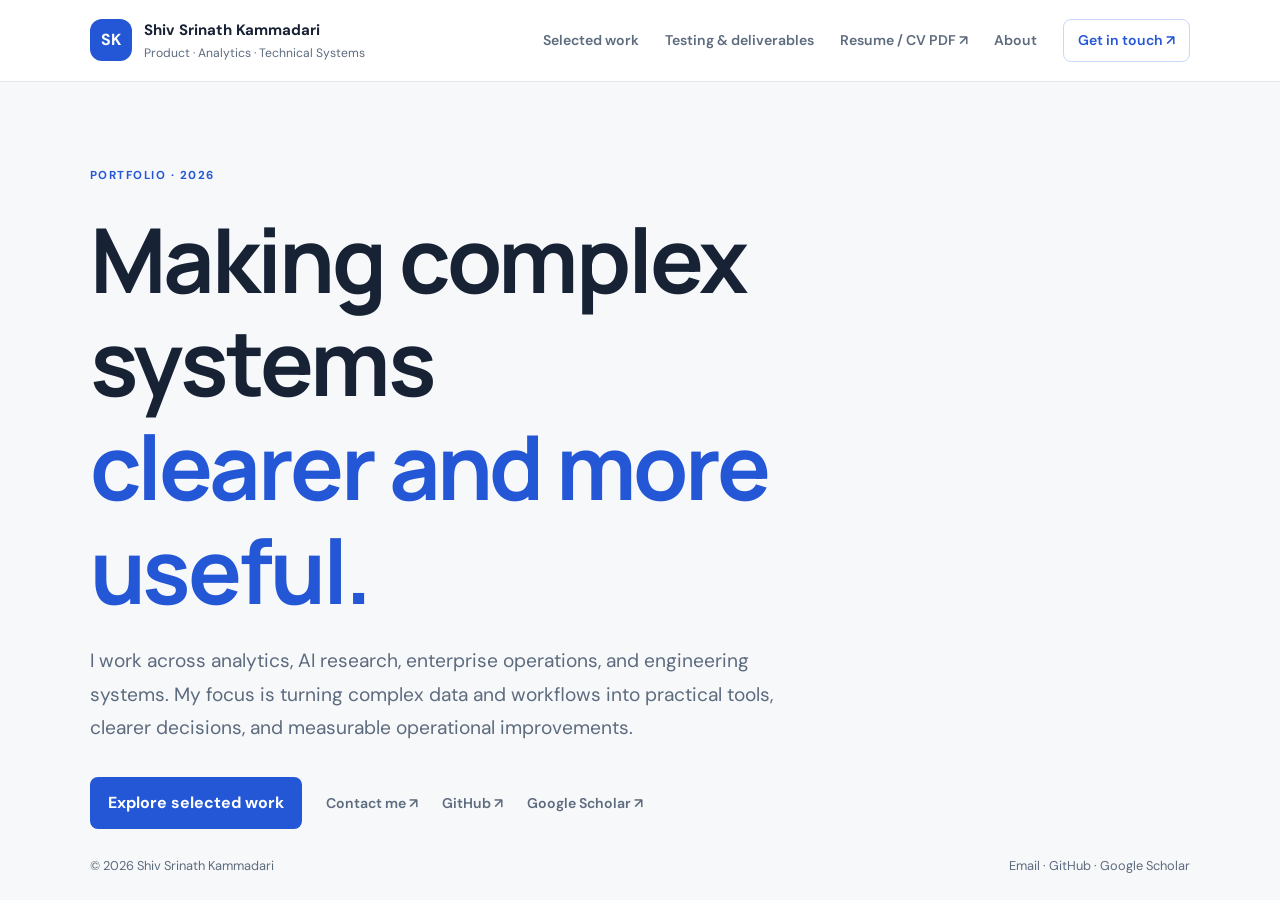
==== index.html @ 2f8a9e64 "Update portfolio navigation and workflow-testing summary" ====
<!doctype html>
<html lang="en">
<head>
  <meta charset="utf-8">
  <meta name="viewport" content="width=device-width, initial-scale=1">
  <meta name="theme-color" content="#f7f8fa">
  <meta name="description" content="Portfolio of Shiv Srinath Kammadari — product-oriented analytics, AI research, enterprise workflows, and engineering systems.">
  <title>Shiv Srinath Kammadari | Product, Analytics & Systems</title>
  <link rel="preconnect" href="https://fonts.googleapis.com">
  <link rel="preconnect" href="https://fonts.gstatic.com" crossorigin>
  <link href="https://fonts.googleapis.com/css2?family=DM+Sans:wght@400;500;600;700&family=Manrope:wght@500;600;700;800&display=swap" rel="stylesheet">
  <link rel="stylesheet" href="style.css">
</head>
<body>
  <header class="site-header">
    <a class="identity" href="#top" aria-label="Go to top">
      <span class="monogram">SK</span>
      <span><strong>Shiv Srinath Kammadari</strong><small>Product · Analytics · Technical Systems</small></span>
    </a>
    <nav aria-label="Main navigation">
      <a href="#work">Selected work</a>
      <a href="#product-practice">Testing & deliverables</a>
      <a href="resume.pdf" target="_blank" rel="noreferrer">Resume / CV PDF ↗</a>
      <a href="#about">About</a>
      <a class="nav-cta" href="mailto:ssk63@sfu.ca">Get in touch ↗</a>
    </nav>
  </header>

  <main id="top">
    <section class="hero wrap">
      <p class="eyebrow">Portfolio · 2026</p>
      <h1>Making complex systems<br><span>clearer and more useful.</span></h1>
      <p class="intro">I work across analytics, AI research, enterprise operations, and engineering systems. My focus is turning complex data and workflows into practical tools, clearer decisions, and measurable operational improvements.</p>
      <div class="hero-actions">
        <a class="button primary" href="#work">Explore selected work</a>
        <a class="text-link" href="mailto:ssk63@sfu.ca">Contact me ↗</a>
        <a class="text-link" href="https://github.com/shivkammadari23" target="_blank" rel="noreferrer">GitHub ↗</a>
        <a class="text-link" href="https://scholar.google.com/citations?hl=en&user=CRAJqL0AAAAJ" target="_blank" rel="noreferrer">Google Scholar ↗</a>
      </div>
      <div class="hero-meta">
        <span>Currently: M.Sc. student, SFU SIAT</span>
        <span>Based in Canada</span>
      </div>
    </section>

    <section class="work-section section wrap" id="work">
      <div class="section-heading">
        <div><p class="eyebrow">Selected work</p><h2>Projects across people, data & systems.</h2></div>
        <p class="section-note">A selection of professional, research, and academic work. Metrics are reported project outcomes from the underlying work.</p>
      </div>
      <div class="work-tabs" role="tablist" aria-label="Select a project">
        <button class="work-tab active" type="button" data-project="project-01" aria-selected="true">01 · American Express</button>
        <button class="work-tab" type="button" data-project="project-02" aria-selected="false">02 · Powerhouse</button>
        <button class="work-tab" type="button" data-project="project-03" aria-selected="false">03 · Human-centred AI</button>
        <button class="work-tab" type="button" data-project="project-04" aria-selected="false">04 · IT Face</button>
        <button class="work-tab" type="button" data-project="project-05" aria-selected="false">05 · Unigo</button>
        <button class="work-tab" type="button" data-project="project-06" aria-selected="false">06 · Engineering</button>
      </div>

      <div class="project-rail" id="project-rail">
      <article class="project project-featured" id="project-01">
        <div class="project-index">01 / ENTERPRISE WORKFLOW</div>
        <div class="project-content">
          <p class="tag">American Express · Analytics</p>
          <h3>Support case triage analysis</h3>
          <p class="project-summary">Analyzed support-case data to understand triage patterns and workflow friction, using SQL and reporting to help make case handling more visible and actionable.</p>
          <div class="project-details">
            <div><h4>Contribution</h4><p>Exploratory analysis of support-case data, task-based usability studies, moderated task scenarios, user acceptance testing (UAT), and observational reviews of support-case triage workflows. Evaluated task completion, handoffs, case categorization, and points of friction; synthesized observations into workflow and reporting recommendations.</p></div>
            <div><h4>Tools</h4><p>SQL · Python · Power BI · Tableau</p></div>
          </div>
          <p class="outcome"><strong>Reported outcome</strong><span>25% reduction in average triage time</span></p>
        </div>
      </article>

      <article class="project" id="project-02">
        <div class="project-index">02 / SERVICE OPERATIONS</div>
        <div class="project-content">
          <p class="tag">Powerhouse Services Inc. · Data & Market Research</p>
          <h3>Work-order demand & bottleneck analysis</h3>
          <p class="project-summary">Analyzed a work-order dataset spanning 200+ enterprise client accounts and 15+ U.S. states, and conducted usability studies and workflow-testing sessions with operational users to surface service-demand patterns, workflow friction, and resource-planning opportunities.</p>
          <div class="project-details">
            <div><h4>Contribution</h4><p>Work-order analysis, task-based usability studies, workflow testing, and observational reviews with operational users. Evaluated how users located work-order context, interpreted demand and priority signals, and completed service-planning tasks; consolidated friction points to inform workflow and reporting improvements.</p></div>
            <div><h4>Tools</h4><p>SQL · Python · Forecasting · Power BI</p></div>
          </div>
          <p class="outcome"><strong>Reported outcomes</strong><span>+35% forecast accuracy · 60% less report preparation time</span></p>
        </div>
      </article>

      <article class="project" id="project-03">
        <div class="project-index">03 / HUMAN-CENTRED AI</div>
        <div class="project-content">
          <p class="tag">University of South Florida · Research</p>
          <h3>Human-in-the-loop explainable AI for medical image analysis</h3>
          <p class="project-summary">Research exploring domain shift and transferability in deep learning for medical image analysis. Adapted a ResNet-based approach and used Grad-CAM visualizations to make model attention more interpretable.</p>
          <div class="project-details">
            <div><h4>Research focus</h4><p>Visual explanations that can help domain experts inspect model outputs while keeping human judgment central. This describes research work, not a clinically validated diagnostic product.</p></div>
            <div><h4>Tools</h4><p>Deep learning · ResNet · Grad-CAM · Medical imaging</p></div>
          </div>
          <p class="project-links"><a href="https://github.com/shivkammadari23/Image-Classification-Deep-Learning-Researchstudy.git" target="_blank" rel="noreferrer">Research repository ↗</a> <a href="https://scholar.google.com/citations?hl=en&user=CRAJqL0AAAAJ" target="_blank" rel="noreferrer">Publication profile ↗</a></p>
        </div>
      </article>

      <article class="project" id="project-04">
        <div class="project-index">04 / PRODUCT ANALYTICS</div>
        <div class="project-content">
          <p class="tag">IT Face Inc. · Data Analytics</p>
          <h3>Retention signals & operational performance dashboards</h3>
          <p class="project-summary">Developed churn-prediction analysis and integrated KPI dashboards to help stakeholders monitor retention signals, operational performance, and risk indicators.</p>
          <div class="project-details">
            <div><h4>Contribution</h4><p>Predictive modeling, stakeholder collaboration, and dashboard development for ongoing performance visibility.</p></div>
            <div><h4>Tools</h4><p>Python · scikit-learn · Power BI</p></div>
          </div>
          <p class="outcome"><strong>Reported outcomes</strong><span>15% improvement in retention-strategy effectiveness · 50% shorter manual reporting cycles</span></p>
        </div>
      </article>

      <article class="project" id="project-05">
        <div class="project-index">05 / EXPERIMENTATION & DATA</div>
        <div class="project-content">
          <p class="tag">Unigo Inc. · Software & Analytics</p>
          <h3>Campaign measurement and predictive experimentation pipelines</h3>
          <p class="project-summary">Worked with product managers on metrics and predictive A/B-testing pipelines, supporting campaign analysis and more consistent reporting.</p>
          <div class="project-details">
            <div><h4>Contribution</h4><p>Analytics pipeline development, metrics support, and dashboarding.</p></div>
            <div><h4>Tools</h4><p>Azure DevOps · Tableau · Predictive analytics</p></div>
          </div>
          <p class="outcome"><strong>Reported outcomes</strong><span>23% improvement in campaign-targeting effectiveness · 75% less report-generation time</span></p>
        </div>
      </article>

      <article class="project" id="project-06">
        <div class="project-index">06 / ENGINEERING SYSTEMS</div>
        <div class="project-content">
          <p class="tag">Graduate research · Structural mechanics</p>
          <h3>Structural optimization & systems validation</h3>
          <p class="project-summary">Applied structural mechanics, finite-element analysis, experimental vibration testing, and computational validation to engineering problems.</p>
          <div class="project-details">
            <div><h4>Contribution</h4><p>Algorithmic optimization and comparison of computational results against physical and engineering constraints.</p></div>
            <div><h4>Tools</h4><p>MATLAB · ANSYS · HyperWorks · FEA</p></div>
          </div>
        </div>
      </article>
      </div>
    </section>

    <section class="section practice-section" id="product-practice">
      <div class="wrap">
        <p class="eyebrow">Testing, validation & product-facing work</p>
        <h2>Turning analysis into decisions, checks, and usable outputs.</h2>
        <p class="practice-intro">My experience is grounded in applied analytics, research, and engineering settings. The work below shows how I have examined operational workflows, evaluated analytical outputs, and created artifacts that help teams interpret performance and make decisions.</p>
        <div class="practice-grid">
          <article class="practice-card">
            <p class="tag">Workflow analysis</p>
            <h3>Diagnosing operational friction</h3>
            <p>At American Express, I analyzed support-case data to identify triage patterns and workflow friction. At Powerhouse Services, I examined enterprise work orders, service demand, and bottlenecks to inform resource planning.</p>
            <p class="deliverable"><strong>Product-facing outputs</strong><br>SQL analysis · KPI reporting · Workflow and bottleneck insights</p>
          </article>
          <article class="practice-card">
            <p class="tag">Testing & monitoring</p>
            <h3>Evaluating models and performance</h3>
            <p>My work has included model-drift monitoring, predictive A/B-testing pipeline support, churn-model analysis, and forecasting evaluation. These activities connect analytical performance to ongoing operational measurement.</p>
            <p class="deliverable"><strong>Testing-related work</strong><br>Predictive experimentation pipelines · Model monitoring · Forecast evaluation</p>
          </article>
          <article class="practice-card">
            <p class="tag">Decision-support artifacts</p>
            <h3>Making complex information interpretable</h3>
            <p>I have developed Power BI and Tableau dashboards for operational KPIs and risk indicators, and used Grad-CAM visualizations in medical-image research to make model attention easier to inspect.</p>
            <p class="deliverable"><strong>Deliverables</strong><br>Interactive reporting dashboards · Explainability visualizations · Research outputs</p>
          </article>
          <article class="practice-card">
            <p class="tag">Systems validation</p>
            <h3>Checking computational results against evidence</h3>
            <p>My engineering research combined experimental vibration testing with finite-element analysis, comparing computational results with physical measurements and engineering constraints.</p>
            <p class="deliverable"><strong>Validation work</strong><br>Experimental testing · FEA comparison · Technical analysis</p>
          </article>
        </div>
        <p class="project-links"><a href="service-ops-prd.pdf" target="_blank" rel="noreferrer">Open service-operations PRD ↗</a></p>
        <p class="practice-note">Across the related American Express and Powerhouse Services workflow-testing activities, 50 internal participants took part in alpha testing and nearly 200 users participated across UAT, task-based usability testing, and observation combined. The figures are aggregate across the workstreams, not per-company counts. The PRD prototype uses synthetic data and is a separate portfolio artifact, not employer software.</p>
      </div>
    </section>

    <section class="section about-section wrap" id="about">
      <div><p class="eyebrow">About</p><h2>A cross-disciplinary foundation.</h2></div>
      <div class="about-copy">
        <p>My background spans analytics and machine learning, software development, structural mechanics, and research. I’m interested in product work where understanding the workflow and the people using a system matters as much as the underlying technology.</p>
        <div class="skill-groups">
          <div><h3>Product & problem solving</h3><p>Workflow analysis · Metrics · Stakeholder collaboration · Requirements thinking · Prioritization</p></div>
          <div><h3>Data & AI</h3><p>Python · SQL · scikit-learn · Deep learning · Explainable AI · Forecasting · A/B testing</p></div>
          <div><h3>Tools & systems</h3><p>Power BI · Tableau · Azure DevOps · Git · MATLAB · ANSYS · FEA</p></div>
        </div>
      </div>
    </section>

    <section class="contact-band">
      <div class="wrap contact-inner">
        <div><p class="eyebrow">Let’s connect</p><h2>Have a complex problem to work through?</h2><p>I’d be glad to discuss product, analytics, research, or technical systems opportunities.</p></div>
        <a class="button light" href="mailto:ssk63@sfu.ca">ssk63@sfu.ca ↗</a>
      </div>
    </section>
  </main>

  <footer class="site-footer wrap"><span>© 2026 Shiv Srinath Kammadari</span><span><a href="mailto:ssk63@sfu.ca">Email</a> · <a href="https://github.com/shivkammadari23" target="_blank" rel="noreferrer">GitHub</a> · <a href="https://scholar.google.com/citations?hl=en&user=CRAJqL0AAAAJ" target="_blank" rel="noreferrer">Google Scholar</a></span></footer>
  <script>
    document.querySelectorAll('.work-tab').forEach(tab => {
      tab.addEventListener('click', () => {
        const target = document.getElementById(tab.dataset.project);
        if (target) target.scrollIntoView({behavior:'smooth', inline:'start', block:'nearest'});
        document.querySelectorAll('.work-tab').forEach(item => {
          const selected = item === tab;
          item.classList.toggle('active', selected);
          item.setAttribute('aria-selected', String(selected));
        });
      });
    });
    const rail = document.getElementById('project-rail');
    if (rail && 'IntersectionObserver' in window) {
      const observer = new IntersectionObserver(entries => entries.forEach(entry => {
        if (!entry.isIntersecting) return;
        document.querySelectorAll('.work-tab').forEach(tab => {
          const selected = tab.dataset.project === entry.target.id;
          tab.classList.toggle('active', selected);
          tab.setAttribute('aria-selected', String(selected));
        });
      }), {root:rail, threshold:0.55});
      rail.querySelectorAll('.project').forEach(card => observer.observe(card));
    }
  </script>
</body>
</html>
---- style.css ----
:root{--ink:#172235;--muted:#5d6b7e;--paper:#f7f8fa;--white:#fff;--line:#e3e8ee;--blue:#2457d6;--blue-soft:#eaf0ff;--mint:#dff3eb;--serif:Georgia,serif}
*{box-sizing:border-box}html{scroll-behavior:smooth;scroll-padding-top:90px}body{margin:0;background:var(--paper);color:var(--ink);font-family:"DM Sans",sans-serif;line-height:1.65}a{color:inherit}.wrap{width:min(1120px,86%);margin-inline:auto}.site-header{height:auto;min-height:82px;padding:16px 7%;display:flex;align-items:center;justify-content:space-between;gap:24px;background:rgba(255,255,255,.94);border-bottom:1px solid var(--line);position:sticky;top:0;z-index:20;backdrop-filter:blur(14px)}.identity{display:flex;align-items:center;gap:12px;text-decoration:none}.monogram{width:42px;height:42px;display:grid;place-items:center;border-radius:12px;background:var(--blue);color:#fff;font-weight:700}.identity strong,.identity small{display:block}.identity strong{font-size:.94rem}.identity small{color:var(--muted);font-size:.76rem}nav{display:flex;align-items:center;gap:26px}nav a,.text-link{font-size:.88rem;text-decoration:none;color:var(--muted);font-weight:600}nav a:hover,.text-link:hover,.project-links a:hover{color:var(--blue)}nav .nav-cta{color:var(--blue);border:1px solid #cbd7fa;padding:9px 14px;border-radius:8px}.hero{padding:112px 0 86px}.eyebrow,.tag,.project-index{font-size:.72rem;letter-spacing:.13em;text-transform:uppercase;font-weight:700;color:var(--blue)}h1,h2,h3{font-family:Manrope,"DM Sans",sans-serif;line-height:1.16;letter-spacing:-.035em}h1{font-size:clamp(3rem,7vw,5.8rem);margin:22px 0;max-width:900px}h1 span{color:var(--blue)}.intro{font-size:1.2rem;line-height:1.75;color:var(--muted);max-width:720px}.hero-actions{display:flex;align-items:center;gap:24px;flex-wrap:wrap;margin-top:32px}.button{display:inline-flex;text-decoration:none;font-weight:700;border-radius:8px;padding:13px 18px}.primary{background:var(--blue);color:white}.primary:hover{background:#1946b7}.hero-meta{display:flex;gap:28px;flex-wrap:wrap;margin-top:66px;padding-top:18px;border-top:1px solid var(--line);font-size:.82rem;color:var(--muted)}.section{padding-top:80px;padding-bottom:88px}.work-section{padding-top:50px}.section-heading{display:flex;justify-content:space-between;align-items:end;gap:40px;margin-bottom:36px}.section h2,.section-heading h2,.contact-band h2{font-size:clamp(2rem,4vw,3.1rem);margin:10px 0 0}.section-note{max-width:340px;color:var(--muted);font-size:.9rem}.project{display:grid;grid-template-columns:220px 1fr;gap:42px;padding:38px 0;border-top:1px solid var(--line)}.project-featured{background:var(--white);border:1px solid var(--line);border-radius:16px;padding:38px;margin-bottom:12px;box-shadow:0 10px 30px rgba(30,50,80,.04)}.project-index{color:#8491a3;padding-top:7px}.tag{margin:0 0 10px;font-size:.68rem}.project h3{font-size:clamp(1.45rem,2.6vw,2.1rem);margin:0 0 12px}.project-summary{color:var(--muted);font-size:1.02rem;max-width:760px;margin:0}.project-details{display:grid;grid-template-columns:1fr 1fr;gap:28px;margin-top:24px}.project-details h4,.skill-groups h3{font-size:.78rem;text-transform:uppercase;letter-spacing:.08em;margin:0 0 5px}.project-details p,.skill-groups p{margin:0;color:var(--muted);font-size:.88rem}.outcome{display:flex;gap:18px;align-items:baseline;flex-wrap:wrap;border-top:1px solid var(--line);padding-top:16px;margin:22px 0 0;font-size:.9rem}.outcome strong{color:var(--blue)}.outcome span{color:var(--muted)}.project-links{display:flex;gap:22px;margin:20px 0 0;font-size:.88rem;font-weight:700}.project-links a{color:var(--blue);text-decoration:none}.experience-section{background:#eef2f7}.timeline{margin-top:34px;border-top:1px solid #d8e0e9}.timeline-item{display:grid;grid-template-columns:190px 1fr;gap:30px;padding:22px 0;border-bottom:1px solid #d8e0e9}.date{color:var(--blue);font-size:.84rem;font-weight:700}.timeline-item h3{font-size:1.05rem;margin:0 0 5px;letter-spacing:-.01em}.timeline-item p{margin:0;color:var(--muted);font-size:.9rem}.about-section{display:grid;grid-template-columns:.8fr 1.2fr;gap:70px}.about-copy>p{font-size:1.08rem;color:var(--muted);margin-top:0}.skill-groups{display:grid;grid-template-columns:1fr 1fr;gap:24px;margin-top:28px}.skill-groups>div{border-top:1px solid var(--line);padding-top:14px}.contact-band{background:#1d2c46;color:white;padding:62px 0}.contact-inner{display:flex;align-items:center;justify-content:space-between;gap:40px}.contact-band .eyebrow{color:#a9c0ff}.contact-band h2{max-width:620px}.contact-band p:not(.eyebrow){color:#c4cede}.button.light{background:white;color:#1d2c46;white-space:nowrap}.site-footer{display:flex;justify-content:space-between;gap:20px;padding:24px 0;color:var(--muted);font-size:.8rem}.site-footer a{text-decoration:none}.site-footer a:hover{color:var(--blue)}
@media(max-width:760px){.site-header{align-items:flex-start;flex-direction:column;padding:14px 7%}.site-header nav{width:100%;gap:16px;flex-wrap:wrap}nav a{font-size:.8rem}.hero{padding:76px 0 60px}.section{padding-top:60px;padding-bottom:65px}.section-heading{display:block}.section-note{margin-top:16px}.project,.project-featured{grid-template-columns:1fr;gap:14px;padding:26px 0}.project-featured{padding:26px;border-radius:12px}.project-details,.skill-groups{grid-template-columns:1fr}.timeline-item{grid-template-columns:1fr;gap:6px}.about-section{grid-template-columns:1fr;gap:20px}.contact-inner{align-items:flex-start;flex-direction:column}.site-footer{flex-direction:column}.hero-meta{margin-top:42px}}
@media(prefers-reduced-motion:reduce){html{scroll-behavior:auto}}


.practice-section{background:#fff}
.practice-intro{max-width:790px;color:var(--muted);font-size:1.04rem;margin:20px 0 34px}
.practice-grid{display:grid;grid-template-columns:repeat(2,minmax(0,1fr));gap:16px}
.practice-card{border:1px solid var(--line);border-radius:14px;padding:26px;background:var(--paper)}
.practice-card h3{font-size:1.35rem;margin:6px 0 12px}
.practice-card>p:not(.tag){color:var(--muted);font-size:.92rem}
.practice-card .deliverable{border-top:1px solid var(--line);padding-top:14px;margin-top:18px}
.practice-card .deliverable strong{color:var(--ink);font-size:.78rem;text-transform:uppercase;letter-spacing:.06em}
.practice-note{margin:24px 0 0;color:var(--muted);font-size:.82rem;max-width:900px}
@media(max-width:760px){.practice-grid{grid-template-columns:1fr}}


/* Horizontal, snap-scrolling portfolio panels */
html,body{height:100%;overflow:hidden}
body{display:flex;flex-direction:column}
.site-header{flex:none}
main#top{display:flex;flex:1;min-height:0;width:100%;overflow-x:auto;overflow-y:hidden;scroll-snap-type:x mandatory;scroll-behavior:smooth;scrollbar-width:thin;scrollbar-color:#b8c9e3 transparent}
main#top>section{flex:0 0 100vw;width:100vw;max-width:100vw;height:100%;min-height:0;overflow-y:auto;overflow-x:hidden;scroll-snap-align:start;padding-top:38px;padding-bottom:44px}
main#top>.hero{display:block;padding-left:7%;padding-right:7%;padding-top:8vh}
main#top>.contact-band{display:flex;align-items:center}
.site-footer{flex:none}
nav{overflow-x:auto;max-width:65vw;scrollbar-width:thin}
nav a{white-space:nowrap}
@media(max-width:760px){
  .site-header{min-height:104px}
  nav{max-width:100%;width:100%;overflow-x:auto;flex-wrap:nowrap;gap:16px}
  main#top>section{padding-top:24px;padding-bottom:55px}
  main#top>.hero{padding-top:7vh}
  .site-footer{display:none}
}


/* Horizontal, keyboard-accessible project browsing */
.work-tabs{display:flex;gap:9px;overflow-x:auto;padding:4px 2px 13px;margin:22px 0 18px;scrollbar-width:thin;scrollbar-color:#b9c8e4 transparent}
.work-tab{flex:0 0 auto;border:1px solid var(--line);background:#fff;color:var(--muted);border-radius:999px;padding:9px 14px;font:600 .82rem "DM Sans",sans-serif;cursor:pointer;white-space:nowrap;transition:background .18s,border-color .18s,color .18s}
.work-tab:hover{border-color:#9fb5e8;color:var(--blue)}
.work-tab.active,.work-tab[aria-selected="true"]{background:var(--blue);border-color:var(--blue);color:#fff}
.project-rail{display:flex;gap:18px;overflow-x:auto;overflow-y:hidden;scroll-snap-type:x mandatory;scroll-behavior:smooth;padding:4px 2px 22px;overscroll-behavior-x:contain;scrollbar-width:thin;scrollbar-color:#b9c8e4 transparent}
.project-rail>.project{flex:0 0 min(900px,82vw);min-width:min(900px,82vw);scroll-snap-align:start;align-self:stretch;background:#fff;border:1px solid var(--line);border-radius:16px;padding:32px;grid-template-columns:190px 1fr;gap:30px;box-shadow:0 8px 24px rgba(30,50,80,.045)}
.project-rail>.project-featured{margin:0}
.project-rail>.project:not(.project-featured){border-top:1px solid var(--line)}
.project-rail::-webkit-scrollbar,.work-tabs::-webkit-scrollbar{height:8px}
.project-rail::-webkit-scrollbar-thumb,.work-tabs::-webkit-scrollbar-thumb{background:#b9c8e4;border-radius:99px}
.project-rail::-webkit-scrollbar-track,.work-tabs::-webkit-scrollbar-track{background:#edf1f7;border-radius:99px}
@media(max-width:760px){
 .project-rail>.project{flex-basis:88vw;min-width:88vw;grid-template-columns:1fr;gap:14px;padding:24px}
 .work-tabs{margin-top:16px}
}
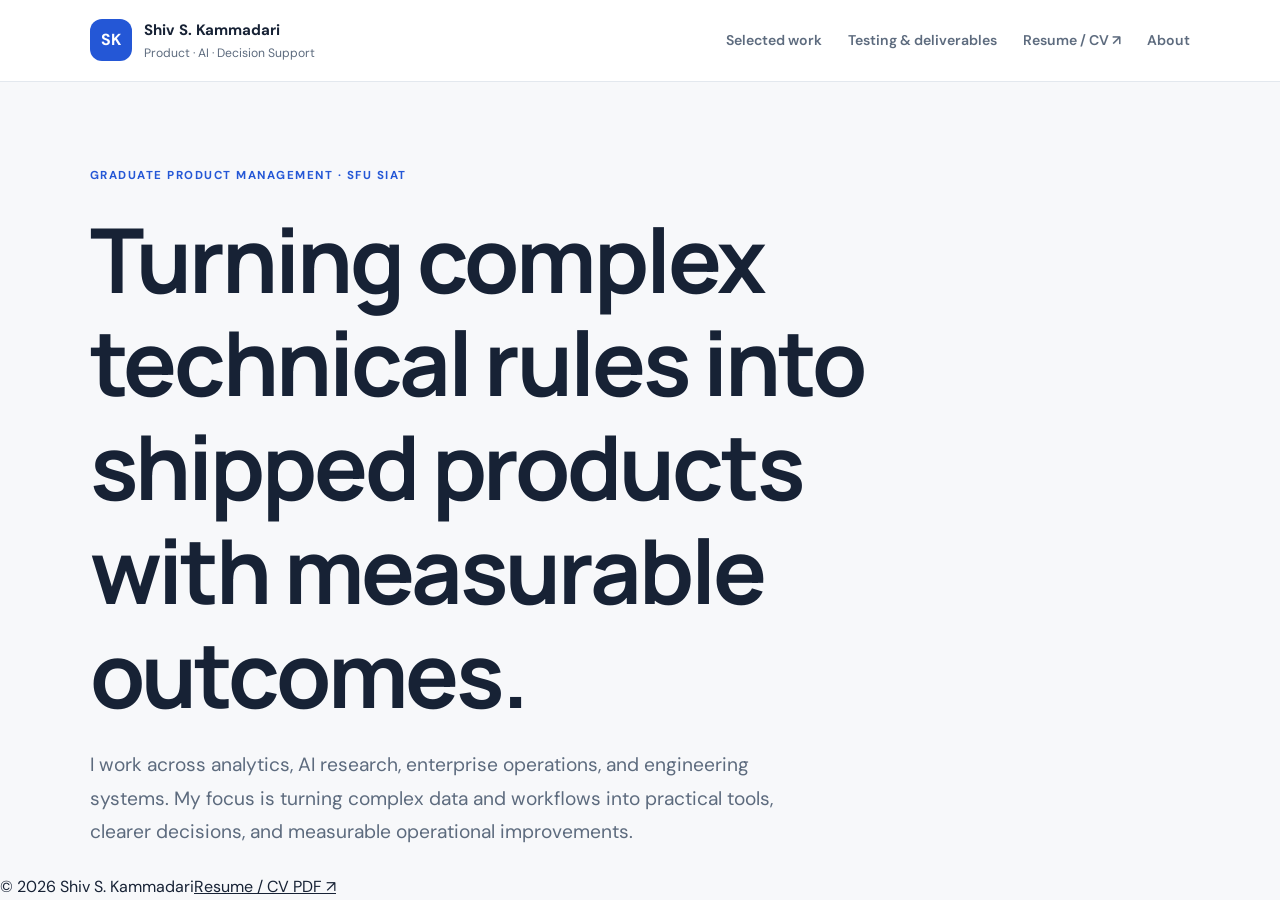
==== commit f6d2b588: "Redesign portfolio hero and selected work tabs" ====
--- a/index.html
+++ b/index.html
@@ -1,229 +1,56 @@
 <!doctype html>
 <html lang="en">
 <head>
-  <meta charset="utf-8">
-  <meta name="viewport" content="width=device-width, initial-scale=1">
-  <meta name="theme-color" content="#f7f8fa">
-  <meta name="description" content="Portfolio of Shiv Srinath Kammadari — product-oriented analytics, AI research, enterprise workflows, and engineering systems.">
-  <title>Shiv Srinath Kammadari | Product, Analytics & Systems</title>
-  <link rel="preconnect" href="https://fonts.googleapis.com">
-  <link rel="preconnect" href="https://fonts.gstatic.com" crossorigin>
-  <link href="https://fonts.googleapis.com/css2?family=DM+Sans:wght@400;500;600;700&family=Manrope:wght@500;600;700;800&display=swap" rel="stylesheet">
-  <link rel="stylesheet" href="style.css">
-</head>
-<body>
-  <header class="site-header">
-    <a class="identity" href="#top" aria-label="Go to top">
-      <span class="monogram">SK</span>
-      <span><strong>Shiv Srinath Kammadari</strong><small>Product · Analytics · Technical Systems</small></span>
-    </a>
-    <nav aria-label="Main navigation">
-      <a href="#work">Selected work</a>
-      <a href="#product-practice">Testing & deliverables</a>
-      <a href="resume.pdf" target="_blank" rel="noreferrer">Resume / CV PDF ↗</a>
-      <a href="#about">About</a>
-      <a class="nav-cta" href="mailto:ssk63@sfu.ca">Get in touch ↗</a>
-    </nav>
-  </header>
-
-  <main id="top">
-    <section class="hero wrap">
-      <p class="eyebrow">Portfolio · 2026</p>
-      <h1>Making complex systems<br><span>clearer and more useful.</span></h1>
-      <p class="intro">I work across analytics, AI research, enterprise operations, and engineering systems. My focus is turning complex data and workflows into practical tools, clearer decisions, and measurable operational improvements.</p>
-      <div class="hero-actions">
-        <a class="button primary" href="#work">Explore selected work</a>
-        <a class="text-link" href="mailto:ssk63@sfu.ca">Contact me ↗</a>
-        <a class="text-link" href="https://github.com/shivkammadari23" target="_blank" rel="noreferrer">GitHub ↗</a>
-        <a class="text-link" href="https://scholar.google.com/citations?hl=en&user=CRAJqL0AAAAJ" target="_blank" rel="noreferrer">Google Scholar ↗</a>
-      </div>
-      <div class="hero-meta">
-        <span>Currently: M.Sc. student, SFU SIAT</span>
-        <span>Based in Canada</span>
-      </div>
-    </section>
-
-    <section class="work-section section wrap" id="work">
-      <div class="section-heading">
-        <div><p class="eyebrow">Selected work</p><h2>Projects across people, data & systems.</h2></div>
-        <p class="section-note">A selection of professional, research, and academic work. Metrics are reported project outcomes from the underlying work.</p>
-      </div>
-      <div class="work-tabs" role="tablist" aria-label="Select a project">
-        <button class="work-tab active" type="button" data-project="project-01" aria-selected="true">01 · American Express</button>
-        <button class="work-tab" type="button" data-project="project-02" aria-selected="false">02 · Powerhouse</button>
-        <button class="work-tab" type="button" data-project="project-03" aria-selected="false">03 · Human-centred AI</button>
-        <button class="work-tab" type="button" data-project="project-04" aria-selected="false">04 · IT Face</button>
-        <button class="work-tab" type="button" data-project="project-05" aria-selected="false">05 · Unigo</button>
-        <button class="work-tab" type="button" data-project="project-06" aria-selected="false">06 · Engineering</button>
-      </div>
-
-      <div class="project-rail" id="project-rail">
-      <article class="project project-featured" id="project-01">
-        <div class="project-index">01 / ENTERPRISE WORKFLOW</div>
-        <div class="project-content">
-          <p class="tag">American Express · Analytics</p>
-          <h3>Support case triage analysis</h3>
-          <p class="project-summary">Analyzed support-case data to understand triage patterns and workflow friction, using SQL and reporting to help make case handling more visible and actionable.</p>
-          <div class="project-details">
-            <div><h4>Contribution</h4><p>Exploratory analysis of support-case data, task-based usability studies, moderated task scenarios, user acceptance testing (UAT), and observational reviews of support-case triage workflows. Evaluated task completion, handoffs, case categorization, and points of friction; synthesized observations into workflow and reporting recommendations.</p></div>
-            <div><h4>Tools</h4><p>SQL · Python · Power BI · Tableau</p></div>
-          </div>
-          <p class="outcome"><strong>Reported outcome</strong><span>25% reduction in average triage time</span></p>
-        </div>
-      </article>
-
-      <article class="project" id="project-02">
-        <div class="project-index">02 / SERVICE OPERATIONS</div>
-        <div class="project-content">
-          <p class="tag">Powerhouse Services Inc. · Data & Market Research</p>
-          <h3>Work-order demand & bottleneck analysis</h3>
-          <p class="project-summary">Analyzed a work-order dataset spanning 200+ enterprise client accounts and 15+ U.S. states, and conducted usability studies and workflow-testing sessions with operational users to surface service-demand patterns, workflow friction, and resource-planning opportunities.</p>
-          <div class="project-details">
-            <div><h4>Contribution</h4><p>Work-order analysis, task-based usability studies, workflow testing, and observational reviews with operational users. Evaluated how users located work-order context, interpreted demand and priority signals, and completed service-planning tasks; consolidated friction points to inform workflow and reporting improvements.</p></div>
-            <div><h4>Tools</h4><p>SQL · Python · Forecasting · Power BI</p></div>
-          </div>
-          <p class="outcome"><strong>Reported outcomes</strong><span>+35% forecast accuracy · 60% less report preparation time</span></p>
-        </div>
-      </article>
-
-      <article class="project" id="project-03">
-        <div class="project-index">03 / HUMAN-CENTRED AI</div>
-        <div class="project-content">
-          <p class="tag">University of South Florida · Research</p>
-          <h3>Human-in-the-loop explainable AI for medical image analysis</h3>
-          <p class="project-summary">Research exploring domain shift and transferability in deep learning for medical image analysis. Adapted a ResNet-based approach and used Grad-CAM visualizations to make model attention more interpretable.</p>
-          <div class="project-details">
-            <div><h4>Research focus</h4><p>Visual explanations that can help domain experts inspect model outputs while keeping human judgment central. This describes research work, not a clinically validated diagnostic product.</p></div>
-            <div><h4>Tools</h4><p>Deep learning · ResNet · Grad-CAM · Medical imaging</p></div>
-          </div>
-          <p class="project-links"><a href="https://github.com/shivkammadari23/Image-Classification-Deep-Learning-Researchstudy.git" target="_blank" rel="noreferrer">Research repository ↗</a> <a href="https://scholar.google.com/citations?hl=en&user=CRAJqL0AAAAJ" target="_blank" rel="noreferrer">Publication profile ↗</a></p>
-        </div>
-      </article>
-
-      <article class="project" id="project-04">
-        <div class="project-index">04 / PRODUCT ANALYTICS</div>
-        <div class="project-content">
-          <p class="tag">IT Face Inc. · Data Analytics</p>
-          <h3>Retention signals & operational performance dashboards</h3>
-          <p class="project-summary">Developed churn-prediction analysis and integrated KPI dashboards to help stakeholders monitor retention signals, operational performance, and risk indicators.</p>
-          <div class="project-details">
-            <div><h4>Contribution</h4><p>Predictive modeling, stakeholder collaboration, and dashboard development for ongoing performance visibility.</p></div>
-            <div><h4>Tools</h4><p>Python · scikit-learn · Power BI</p></div>
-          </div>
-          <p class="outcome"><strong>Reported outcomes</strong><span>15% improvement in retention-strategy effectiveness · 50% shorter manual reporting cycles</span></p>
-        </div>
-      </article>
-
-      <article class="project" id="project-05">
-        <div class="project-index">05 / EXPERIMENTATION & DATA</div>
-        <div class="project-content">
-          <p class="tag">Unigo Inc. · Software & Analytics</p>
-          <h3>Campaign measurement and predictive experimentation pipelines</h3>
-          <p class="project-summary">Worked with product managers on metrics and predictive A/B-testing pipelines, supporting campaign analysis and more consistent reporting.</p>
-          <div class="project-details">
-            <div><h4>Contribution</h4><p>Analytics pipeline development, metrics support, and dashboarding.</p></div>
-            <div><h4>Tools</h4><p>Azure DevOps · Tableau · Predictive analytics</p></div>
-          </div>
-          <p class="outcome"><strong>Reported outcomes</strong><span>23% improvement in campaign-targeting effectiveness · 75% less report-generation time</span></p>
-        </div>
-      </article>
-
-      <article class="project" id="project-06">
-        <div class="project-index">06 / ENGINEERING SYSTEMS</div>
-        <div class="project-content">
-          <p class="tag">Graduate research · Structural mechanics</p>
-          <h3>Structural optimization & systems validation</h3>
-          <p class="project-summary">Applied structural mechanics, finite-element analysis, experimental vibration testing, and computational validation to engineering problems.</p>
-          <div class="project-details">
-            <div><h4>Contribution</h4><p>Algorithmic optimization and comparison of computational results against physical and engineering constraints.</p></div>
-            <div><h4>Tools</h4><p>MATLAB · ANSYS · HyperWorks · FEA</p></div>
-          </div>
-        </div>
-      </article>
-      </div>
-    </section>
-
-    <section class="section practice-section" id="product-practice">
-      <div class="wrap">
-        <p class="eyebrow">Testing, validation & product-facing work</p>
-        <h2>Turning analysis into decisions, checks, and usable outputs.</h2>
-        <p class="practice-intro">My experience is grounded in applied analytics, research, and engineering settings. The work below shows how I have examined operational workflows, evaluated analytical outputs, and created artifacts that help teams interpret performance and make decisions.</p>
-        <div class="practice-grid">
-          <article class="practice-card">
-            <p class="tag">Workflow analysis</p>
-            <h3>Diagnosing operational friction</h3>
-            <p>At American Express, I analyzed support-case data to identify triage patterns and workflow friction. At Powerhouse Services, I examined enterprise work orders, service demand, and bottlenecks to inform resource planning.</p>
-            <p class="deliverable"><strong>Product-facing outputs</strong><br>SQL analysis · KPI reporting · Workflow and bottleneck insights</p>
-          </article>
-          <article class="practice-card">
-            <p class="tag">Testing & monitoring</p>
-            <h3>Evaluating models and performance</h3>
-            <p>My work has included model-drift monitoring, predictive A/B-testing pipeline support, churn-model analysis, and forecasting evaluation. These activities connect analytical performance to ongoing operational measurement.</p>
-            <p class="deliverable"><strong>Testing-related work</strong><br>Predictive experimentation pipelines · Model monitoring · Forecast evaluation</p>
-          </article>
-          <article class="practice-card">
-            <p class="tag">Decision-support artifacts</p>
-            <h3>Making complex information interpretable</h3>
-            <p>I have developed Power BI and Tableau dashboards for operational KPIs and risk indicators, and used Grad-CAM visualizations in medical-image research to make model attention easier to inspect.</p>
-            <p class="deliverable"><strong>Deliverables</strong><br>Interactive reporting dashboards · Explainability visualizations · Research outputs</p>
-          </article>
-          <article class="practice-card">
-            <p class="tag">Systems validation</p>
-            <h3>Checking computational results against evidence</h3>
-            <p>My engineering research combined experimental vibration testing with finite-element analysis, comparing computational results with physical measurements and engineering constraints.</p>
-            <p class="deliverable"><strong>Validation work</strong><br>Experimental testing · FEA comparison · Technical analysis</p>
-          </article>
-        </div>
-        <p class="project-links"><a href="service-ops-prd.pdf" target="_blank" rel="noreferrer">Open service-operations PRD ↗</a></p>
-        <p class="practice-note">Across the related American Express and Powerhouse Services workflow-testing activities, 50 internal participants took part in alpha testing and nearly 200 users participated across UAT, task-based usability testing, and observation combined. The figures are aggregate across the workstreams, not per-company counts. The PRD prototype uses synthetic data and is a separate portfolio artifact, not employer software.</p>
-      </div>
-    </section>
-
-    <section class="section about-section wrap" id="about">
-      <div><p class="eyebrow">About</p><h2>A cross-disciplinary foundation.</h2></div>
-      <div class="about-copy">
-        <p>My background spans analytics and machine learning, software development, structural mechanics, and research. I’m interested in product work where understanding the workflow and the people using a system matters as much as the underlying technology.</p>
-        <div class="skill-groups">
-          <div><h3>Product & problem solving</h3><p>Workflow analysis · Metrics · Stakeholder collaboration · Requirements thinking · Prioritization</p></div>
-          <div><h3>Data & AI</h3><p>Python · SQL · scikit-learn · Deep learning · Explainable AI · Forecasting · A/B testing</p></div>
-          <div><h3>Tools & systems</h3><p>Power BI · Tableau · Azure DevOps · Git · MATLAB · ANSYS · FEA</p></div>
-        </div>
-      </div>
-    </section>
-
-    <section class="contact-band">
-      <div class="wrap contact-inner">
-        <div><p class="eyebrow">Let’s connect</p><h2>Have a complex problem to work through?</h2><p>I’d be glad to discuss product, analytics, research, or technical systems opportunities.</p></div>
-        <a class="button light" href="mailto:ssk63@sfu.ca">ssk63@sfu.ca ↗</a>
-      </div>
-    </section>
-  </main>
-
-  <footer class="site-footer wrap"><span>© 2026 Shiv Srinath Kammadari</span><span><a href="mailto:ssk63@sfu.ca">Email</a> · <a href="https://github.com/shivkammadari23" target="_blank" rel="noreferrer">GitHub</a> · <a href="https://scholar.google.com/citations?hl=en&user=CRAJqL0AAAAJ" target="_blank" rel="noreferrer">Google Scholar</a></span></footer>
-  <script>
-    document.querySelectorAll('.work-tab').forEach(tab => {
-      tab.addEventListener('click', () => {
-        const target = document.getElementById(tab.dataset.project);
-        if (target) target.scrollIntoView({behavior:'smooth', inline:'start', block:'nearest'});
-        document.querySelectorAll('.work-tab').forEach(item => {
-          const selected = item === tab;
-          item.classList.toggle('active', selected);
-          item.setAttribute('aria-selected', String(selected));
-        });
-      });
-    });
-    const rail = document.getElementById('project-rail');
-    if (rail && 'IntersectionObserver' in window) {
-      const observer = new IntersectionObserver(entries => entries.forEach(entry => {
-        if (!entry.isIntersecting) return;
-        document.querySelectorAll('.work-tab').forEach(tab => {
-          const selected = tab.dataset.project === entry.target.id;
-          tab.classList.toggle('active', selected);
-          tab.setAttribute('aria-selected', String(selected));
-        });
-      }), {root:rail, threshold:0.55});
-      rail.querySelectorAll('.project').forEach(card => observer.observe(card));
-    }
-  </script>
-</body>
-</html>+<meta charset="utf-8"><meta name="viewport" content="width=device-width,initial-scale=1"><meta name="theme-color" content="#f7f8fa">
+<meta name="description" content="Shiv Kammadari — graduate product management, decision-support systems, applied AI, and operational workflow analytics.">
+<title>Shiv S. Kammadari | Product, Analytics & Decision Support</title>
+<link rel="preconnect" href="https://fonts.googleapis.com"><link rel="preconnect" href="https://fonts.gstatic.com" crossorigin>
+<link href="https://fonts.googleapis.com/css2?family=DM+Sans:wght@400;500;600;700&family=Manrope:wght@500;600;700;800&display=swap" rel="stylesheet"><link rel="stylesheet" href="style.css">
+</head><body>
+<header class="site-header">
+<a class="identity" href="#top"><span class="monogram">SK</span><span><strong>Shiv S. Kammadari</strong><small>Product · AI · Decision Support</small></span></a>
+<nav aria-label="Main navigation"><a href="#work">Selected work</a><a href="#practice">Testing & deliverables</a><a class="nav-button" href="resume.pdf" target="_blank" rel="noopener">Resume / CV ↗</a><a href="#about">About</a></nav>
+</header>
+<main id="top">
+<section class="hero wrap">
+<p class="eyebrow">Graduate product management · SFU SIAT</p>
+<h1>Turning complex technical rules into shipped products with measurable outcomes.</h1>
+<p class="intro">I work across analytics, AI research, enterprise operations, and engineering systems. My focus is turning complex data and workflows into practical tools, clearer decisions, and measurable operational improvements.</p>
+<div class="hero-links"><a class="primary-button" href="#work">Explore selected work</a><a href="mailto:ssk63@sfu.ca">ssk63@sfu.ca ↗</a><a href="https://github.com/shivkammadari23" target="_blank" rel="noopener">GitHub ↗</a><a href="https://scholar.google.com/citations?hl=en&user=CRAJqL0AAAAJ" target="_blank" rel="noopener">Google Scholar ↗</a></div>
+<div class="hero-subline"><span>THREE DOMAINS</span><strong>Complex rules. Clear human control.</strong></div>
+</section>
+<section class="work-section" id="work"><div class="wrap">
+<div class="section-heading"><div><p class="eyebrow">Selected work</p><h2>Work across people, data & systems.</h2></div><p class="section-note">Choose a project to explore the problem, contribution, methods, and outcomes.</p></div>
+<div class="tabs" role="tablist" aria-label="Selected projects">
+<button class="tab active" id="tab-amex" role="tab" aria-selected="true" aria-controls="panel-amex" data-panel="panel-amex">American Express</button>
+<button class="tab" id="tab-powerhouse" role="tab" aria-selected="false" aria-controls="panel-powerhouse" data-panel="panel-powerhouse">Powerhouse</button>
+<button class="tab" id="tab-ai" role="tab" aria-selected="false" aria-controls="panel-ai" data-panel="panel-ai">Human-centred AI</button>
+<button class="tab" id="tab-engineering" role="tab" aria-selected="false" aria-controls="panel-engineering" data-panel="panel-engineering">Engineering</button>
+</div>
+<div class="project-stage">
+<article class="project-panel active" id="panel-amex" role="tabpanel" aria-labelledby="tab-amex" tabindex="0">
+<div class="panel-label"><span>01 / ENTERPRISE WORKFLOW</span><span class="tag">American Express · Analytics</span></div>
+<div class="panel-grid"><div><h3>Support case triage analysis</h3><p class="lead">Understand where support-case handling slows down, and use evidence to make triage workflows clearer and more efficient.</p><h4>Work performed</h4><p>Analyzed support-case data with SQL to identify triage friction and case-categorization patterns. Conducted task-based usability testing and user acceptance testing (UAT) of support-case workflows, observing task completion, categorization decisions, and handoff friction. Synthesized observations into workflow and reporting recommendations.</p><p class="tools">SQL · Python · Power BI · Tableau</p></div><aside class="outcome-card"><span>REPORTED OUTCOME</span><strong>25%</strong><p>Reduction in average triage time</p><small>Workflow analysis and improvement work</small></aside></div></article>
+<article class="project-panel" id="panel-powerhouse" role="tabpanel" aria-labelledby="tab-powerhouse" tabindex="0" hidden>
+<div class="panel-label"><span>02 / SERVICE OPERATIONS</span><span class="tag">Powerhouse Services Inc.</span></div>
+<div class="panel-grid"><div><h3>Work-order demand & bottleneck analysis</h3><p class="lead">Use operational data and user workflow evaluation to expose service bottlenecks and improve resource-planning decisions.</p><h4>Work performed</h4><p>Analyzed work orders across 200+ enterprise client accounts and 15+ U.S. states. Conducted task-based usability studies, workflow-testing sessions, and observational reviews with operational users to assess work-order information and service-planning tasks. Consolidated friction points and demand patterns into workflow, reporting, and resource-allocation recommendations.</p><p class="tools">SQL · Excel · Time-series forecasting · Power BI</p></div><aside class="outcome-card"><span>REPORTED OUTCOMES</span><strong>35%</strong><p>Improvement in demand forecast accuracy</p><strong class="secondary-number">60%</strong><p>Reduction in monthly reporting preparation time</p></aside></div></article>
+<article class="project-panel" id="panel-ai" role="tabpanel" aria-labelledby="tab-ai" tabindex="0" hidden>
+<div class="panel-label"><span>03 / HUMAN-CENTRED AI</span><span class="tag">University of South Florida · Research</span></div>
+<div class="panel-grid"><div><h3>Human-in-the-loop explainable AI</h3><p class="lead">Investigate how model explanations can help domain experts inspect AI outputs while retaining decision authority.</p><h4>Research contribution</h4><p>Studied domain shift and transferability in deep-learning medical-image analysis using NIH ChestX-ray14. Adapted a ResNet-based approach into IMPACT-Net and integrated Grad-CAM visualizations to inspect image regions influencing model predictions.</p><p class="tools">Deep learning · ResNet · Grad-CAM · Medical image analysis</p><p><a href="https://github.com/shivkammadari23/Image-Classification-Deep-Learning-Researchstudy.git" target="_blank" rel="noopener">View research code ↗</a></p></div><aside class="outcome-card soft"><span>HUMAN OVERSIGHT PRINCIPLE</span><strong>Inspect</strong><p>Make evidence visible and model limitations discussable; keep the expert in control.</p><small>Research work — not a clinically deployed diagnostic product</small></aside></div></article>
+<article class="project-panel" id="panel-engineering" role="tabpanel" aria-labelledby="tab-engineering" tabindex="0" hidden>
+<div class="panel-label"><span>04 / ENGINEERING SYSTEMS</span><span class="tag">BTH · DRDL · JNTUH</span></div>
+<div class="panel-grid"><div><h3>Structural optimization & systems validation</h3><p class="lead">Translate engineering constraints into computational methods, then validate results against physical observations.</p><h4>Research contribution</h4><p>Combined experimental vibration testing, modal analysis, and finite-element simulation to validate electrodynamic shaker behavior. Earlier work developed a MATLAB genetic algorithm for structural weight optimization under engineering constraints.</p><p class="tools">MATLAB · ANSYS · HyperWorks · Finite-element analysis</p><p><a href="http://bth.diva-portal.org/smash/record.jsf?pid=diva2:1131591" target="_blank" rel="noopener">View thesis publication ↗</a></p></div><aside class="outcome-card soft"><span>VALIDATION APPROACH</span><strong>Model ↔ Test</strong><p>Check computational predictions against empirical observations and defined constraints.</p></aside></div></article>
+</div>
+<p class="tab-hint">Choose another project above to switch case studies. The page uses one normal scroll path, with no nested scroll panels.</p>
+</div></section>
+<section class="practice-section" id="practice"><div class="wrap practice-grid">
+<div><p class="eyebrow">Testing & product deliverables</p><h2>From workflow observation to decision-ready outputs.</h2><p class="practice-intro">Across the related American Express and Powerhouse workflow-testing workstreams, approximately 50 internal participants took part in alpha testing, and nearly 200 users participated across UAT, task-based usability testing, and observation combined. These are aggregate figures across both workstreams, not per-company counts.</p></div>
+<div class="deliverable-list"><div><span>01</span><p><strong>Workflow evaluation</strong><br>Task-based usability studies, scenario-led UAT, and observational reviews of operational work.</p></div><div><span>02</span><p><strong>Findings synthesis</strong><br>Identification of task friction, categorization issues, handoff gaps, and operational bottlenecks.</p></div><div><span>03</span><p><strong>Decision-support deliverables</strong><br>SQL analyses, executive KPI dashboards, workflow recommendations, and model-monitoring views.</p></div><div><span>04</span><p><strong>Product translation</strong><br>Problem framing, workflow requirements, acceptance criteria, prioritization, and success metrics demonstrated in the accompanying service-operations PRD.</p></div>
+<p class="pdf-links"><a class="primary-button" href="service-ops-prd.pdf" target="_blank" rel="noopener">View PRD ↗</a><a href="service-ops-prd.pdf" download>Download PRD PDF</a></p></div>
+</div></section>
+<section class="about-section wrap" id="about"><div><p class="eyebrow">About</p><h2>Technical breadth, product focus.</h2></div><div><p>My background spans analytics and machine learning, software development, structural mechanics, and research. I am interested in product work where understanding the workflow and the people using a system matters as much as the underlying technology.</p><div class="skills"><span>Workflow analysis</span><span>Usability testing</span><span>UAT</span><span>Requirements definition</span><span>Analytics</span><span>Explainable AI</span><span>Python · SQL</span><span>Power BI · Tableau</span><span>Systems validation</span></div><p class="contact"><a href="mailto:ssk63@sfu.ca">ssk63@sfu.ca</a> · <a href="https://github.com/shivkammadari23" target="_blank" rel="noopener">GitHub</a> · <a href="https://scholar.google.com/citations?hl=en&user=CRAJqL0AAAAJ" target="_blank" rel="noopener">Google Scholar</a></p></div></section>
+</main>
+<footer><span>© 2026 Shiv S. Kammadari</span><a href="resume.pdf" target="_blank" rel="noopener">Resume / CV PDF ↗</a></footer>
+<script>
+(() => {const tabs=[...document.querySelectorAll('.tab')],panels=[...document.querySelectorAll('.project-panel')];function activate(tab){const target=tab.dataset.panel;tabs.forEach(item=>{const selected=item===tab;item.classList.toggle('active',selected);item.setAttribute('aria-selected',String(selected));item.tabIndex=selected?0:-1});panels.forEach(panel=>{const selected=panel.id===target;panel.hidden=!selected;panel.classList.toggle('active',selected)})}tabs.forEach((tab,index)=>{tab.addEventListener('click',()=>activate(tab));tab.addEventListener('keydown',event=>{let next=index;if(event.key==='ArrowRight')next=(index+1)%tabs.length;else if(event.key==='ArrowLeft')next=(index-1+tabs.length)%tabs.length;else if(event.key==='Home')next=0;else if(event.key==='End')next=tabs.length-1;else return;event.preventDefault();tabs[next].focus();activate(tabs[next])})});tabs.forEach((tab,index)=>tab.tabIndex=index===0?0:-1)})();
+</script></body></html>
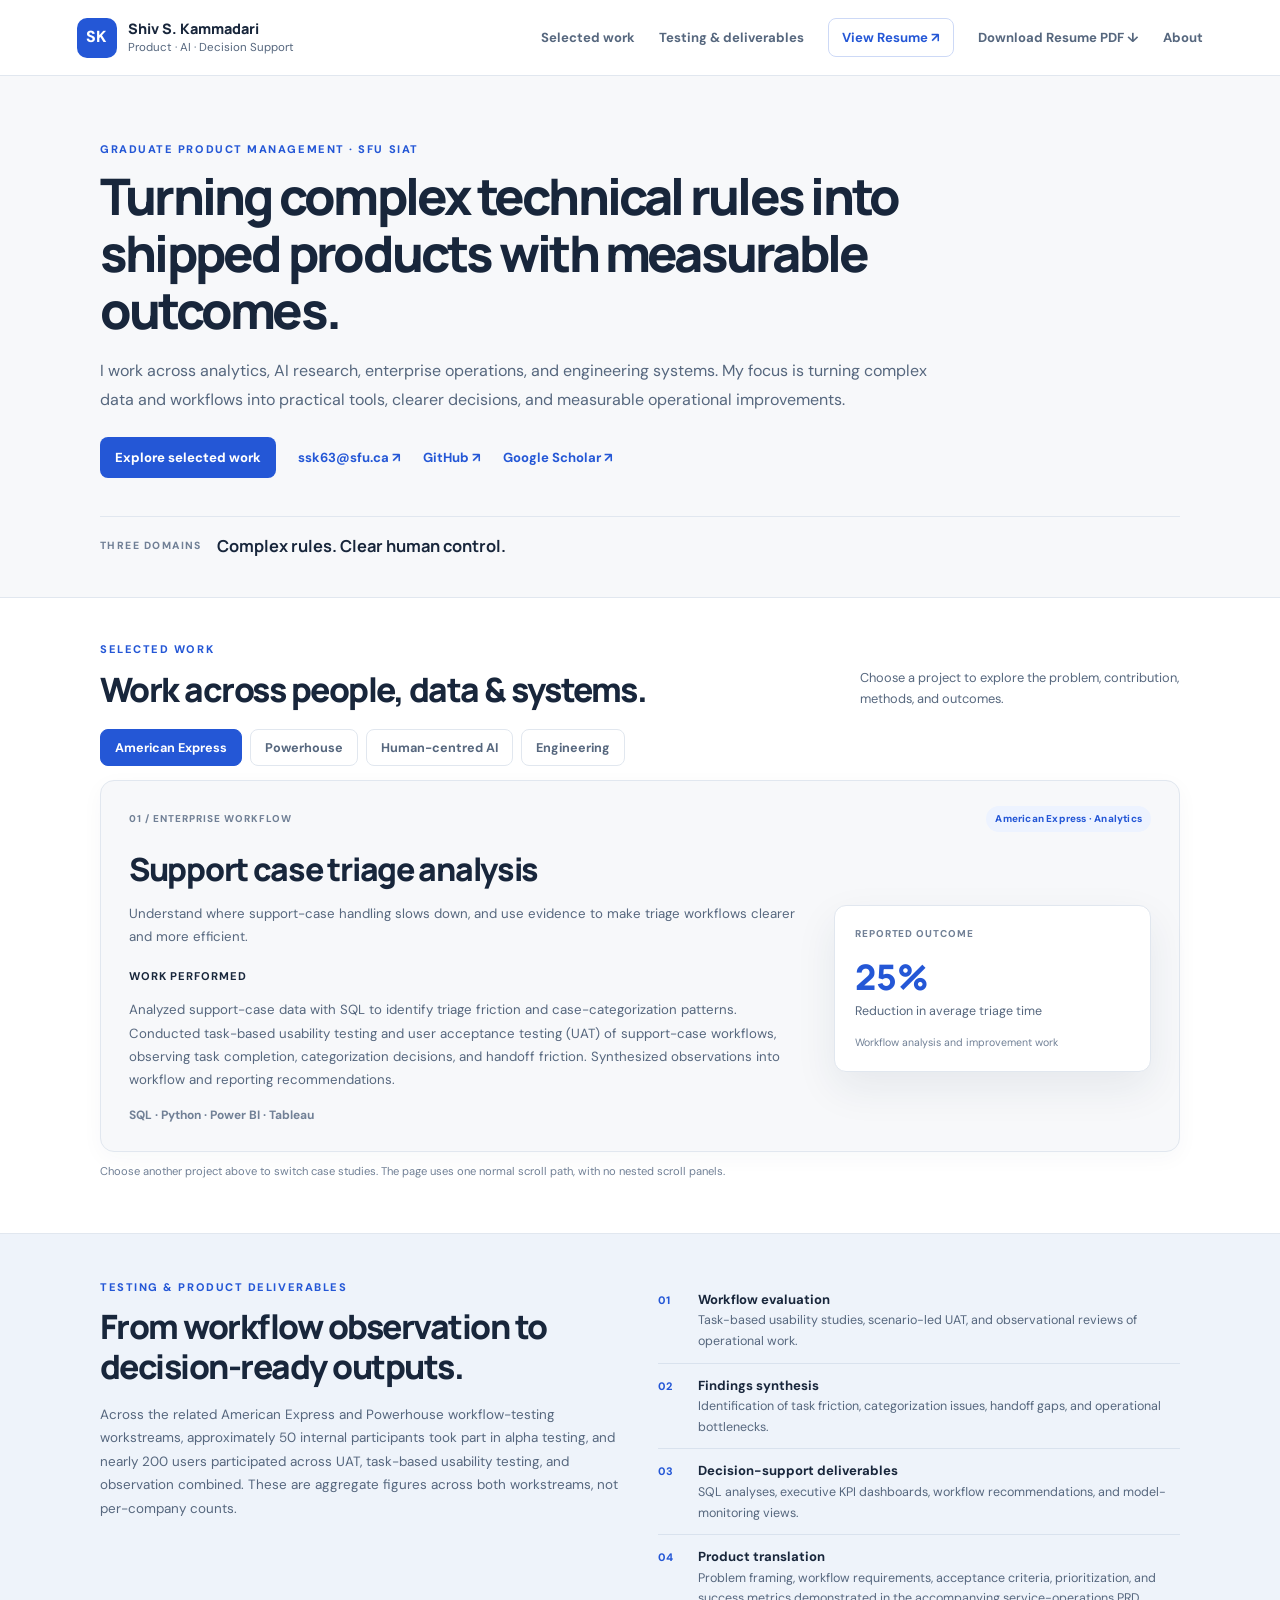
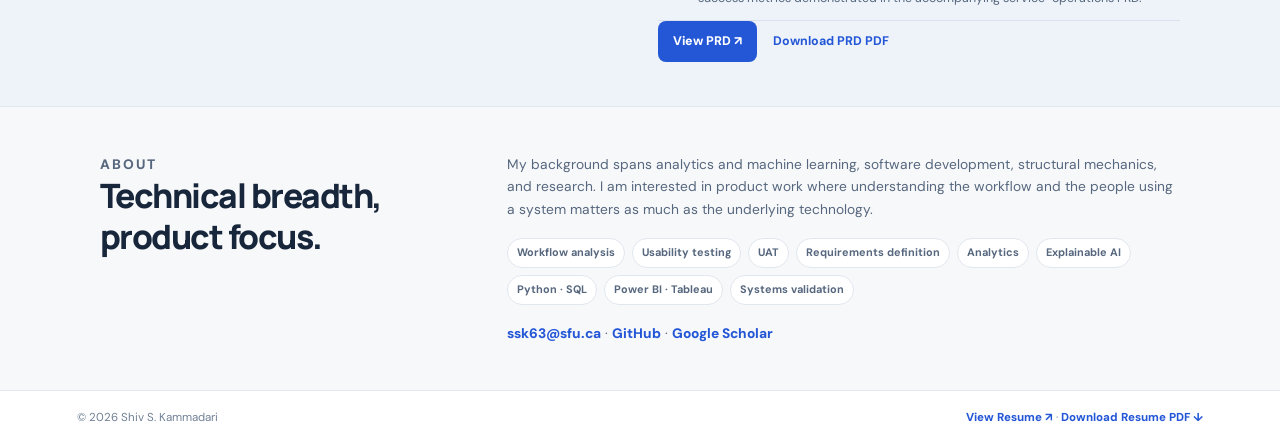
==== commit 2b00ff26: "Add explicit view and download controls for resume PDF" ====
--- a/index.html
+++ b/index.html
@@ -9,7 +9,7 @@
 </head><body>
 <header class="site-header">
 <a class="identity" href="#top"><span class="monogram">SK</span><span><strong>Shiv S. Kammadari</strong><small>Product · AI · Decision Support</small></span></a>
-<nav aria-label="Main navigation"><a href="#work">Selected work</a><a href="#practice">Testing & deliverables</a><a class="nav-button" href="resume.pdf" target="_blank" rel="noopener">Resume / CV ↗</a><a href="#about">About</a></nav>
+<nav aria-label="Main navigation"><a href="#work">Selected work</a><a href="#practice">Testing & deliverables</a><a class="nav-button" href="resume.pdf" target="_blank" rel="noopener">View Resume ↗</a><a href="resume.pdf" download>Download Resume PDF ↓</a><a href="#about">About</a></nav>
 </header>
 <main id="top">
 <section class="hero wrap">
@@ -50,7 +50,7 @@
 </div></section>
 <section class="about-section wrap" id="about"><div><p class="eyebrow">About</p><h2>Technical breadth, product focus.</h2></div><div><p>My background spans analytics and machine learning, software development, structural mechanics, and research. I am interested in product work where understanding the workflow and the people using a system matters as much as the underlying technology.</p><div class="skills"><span>Workflow analysis</span><span>Usability testing</span><span>UAT</span><span>Requirements definition</span><span>Analytics</span><span>Explainable AI</span><span>Python · SQL</span><span>Power BI · Tableau</span><span>Systems validation</span></div><p class="contact"><a href="mailto:ssk63@sfu.ca">ssk63@sfu.ca</a> · <a href="https://github.com/shivkammadari23" target="_blank" rel="noopener">GitHub</a> · <a href="https://scholar.google.com/citations?hl=en&user=CRAJqL0AAAAJ" target="_blank" rel="noopener">Google Scholar</a></p></div></section>
 </main>
-<footer><span>© 2026 Shiv S. Kammadari</span><a href="resume.pdf" target="_blank" rel="noopener">Resume / CV PDF ↗</a></footer>
+<footer><span>© 2026 Shiv S. Kammadari</span><span><a href="resume.pdf" target="_blank" rel="noopener">View Resume ↗</a> · <a href="resume.pdf" download>Download Resume PDF ↓</a></span></footer>
 <script>
 (() => {const tabs=[...document.querySelectorAll('.tab')],panels=[...document.querySelectorAll('.project-panel')];function activate(tab){const target=tab.dataset.panel;tabs.forEach(item=>{const selected=item===tab;item.classList.toggle('active',selected);item.setAttribute('aria-selected',String(selected));item.tabIndex=selected?0:-1});panels.forEach(panel=>{const selected=panel.id===target;panel.hidden=!selected;panel.classList.toggle('active',selected)})}tabs.forEach((tab,index)=>{tab.addEventListener('click',()=>activate(tab));tab.addEventListener('keydown',event=>{let next=index;if(event.key==='ArrowRight')next=(index+1)%tabs.length;else if(event.key==='ArrowLeft')next=(index-1+tabs.length)%tabs.length;else if(event.key==='Home')next=0;else if(event.key==='End')next=tabs.length-1;else return;event.preventDefault();tabs[next].focus();activate(tabs[next])})});tabs.forEach((tab,index)=>tab.tabIndex=index===0?0:-1)})();
 </script></body></html>
--- a/style.css
+++ b/style.css
@@ -1,54 +1,10 @@
-:root{--ink:#172235;--muted:#5d6b7e;--paper:#f7f8fa;--white:#fff;--line:#e3e8ee;--blue:#2457d6;--blue-soft:#eaf0ff;--mint:#dff3eb;--serif:Georgia,serif}
-*{box-sizing:border-box}html{scroll-behavior:smooth;scroll-padding-top:90px}body{margin:0;background:var(--paper);color:var(--ink);font-family:"DM Sans",sans-serif;line-height:1.65}a{color:inherit}.wrap{width:min(1120px,86%);margin-inline:auto}.site-header{height:auto;min-height:82px;padding:16px 7%;display:flex;align-items:center;justify-content:space-between;gap:24px;background:rgba(255,255,255,.94);border-bottom:1px solid var(--line);position:sticky;top:0;z-index:20;backdrop-filter:blur(14px)}.identity{display:flex;align-items:center;gap:12px;text-decoration:none}.monogram{width:42px;height:42px;display:grid;place-items:center;border-radius:12px;background:var(--blue);color:#fff;font-weight:700}.identity strong,.identity small{display:block}.identity strong{font-size:.94rem}.identity small{color:var(--muted);font-size:.76rem}nav{display:flex;align-items:center;gap:26px}nav a,.text-link{font-size:.88rem;text-decoration:none;color:var(--muted);font-weight:600}nav a:hover,.text-link:hover,.project-links a:hover{color:var(--blue)}nav .nav-cta{color:var(--blue);border:1px solid #cbd7fa;padding:9px 14px;border-radius:8px}.hero{padding:112px 0 86px}.eyebrow,.tag,.project-index{font-size:.72rem;letter-spacing:.13em;text-transform:uppercase;font-weight:700;color:var(--blue)}h1,h2,h3{font-family:Manrope,"DM Sans",sans-serif;line-height:1.16;letter-spacing:-.035em}h1{font-size:clamp(3rem,7vw,5.8rem);margin:22px 0;max-width:900px}h1 span{color:var(--blue)}.intro{font-size:1.2rem;line-height:1.75;color:var(--muted);max-width:720px}.hero-actions{display:flex;align-items:center;gap:24px;flex-wrap:wrap;margin-top:32px}.button{display:inline-flex;text-decoration:none;font-weight:700;border-radius:8px;padding:13px 18px}.primary{background:var(--blue);color:white}.primary:hover{background:#1946b7}.hero-meta{display:flex;gap:28px;flex-wrap:wrap;margin-top:66px;padding-top:18px;border-top:1px solid var(--line);font-size:.82rem;color:var(--muted)}.section{padding-top:80px;padding-bottom:88px}.work-section{padding-top:50px}.section-heading{display:flex;justify-content:space-between;align-items:end;gap:40px;margin-bottom:36px}.section h2,.section-heading h2,.contact-band h2{font-size:clamp(2rem,4vw,3.1rem);margin:10px 0 0}.section-note{max-width:340px;color:var(--muted);font-size:.9rem}.project{display:grid;grid-template-columns:220px 1fr;gap:42px;padding:38px 0;border-top:1px solid var(--line)}.project-featured{background:var(--white);border:1px solid var(--line);border-radius:16px;padding:38px;margin-bottom:12px;box-shadow:0 10px 30px rgba(30,50,80,.04)}.project-index{color:#8491a3;padding-top:7px}.tag{margin:0 0 10px;font-size:.68rem}.project h3{font-size:clamp(1.45rem,2.6vw,2.1rem);margin:0 0 12px}.project-summary{color:var(--muted);font-size:1.02rem;max-width:760px;margin:0}.project-details{display:grid;grid-template-columns:1fr 1fr;gap:28px;margin-top:24px}.project-details h4,.skill-groups h3{font-size:.78rem;text-transform:uppercase;letter-spacing:.08em;margin:0 0 5px}.project-details p,.skill-groups p{margin:0;color:var(--muted);font-size:.88rem}.outcome{display:flex;gap:18px;align-items:baseline;flex-wrap:wrap;border-top:1px solid var(--line);padding-top:16px;margin:22px 0 0;font-size:.9rem}.outcome strong{color:var(--blue)}.outcome span{color:var(--muted)}.project-links{display:flex;gap:22px;margin:20px 0 0;font-size:.88rem;font-weight:700}.project-links a{color:var(--blue);text-decoration:none}.experience-section{background:#eef2f7}.timeline{margin-top:34px;border-top:1px solid #d8e0e9}.timeline-item{display:grid;grid-template-columns:190px 1fr;gap:30px;padding:22px 0;border-bottom:1px solid #d8e0e9}.date{color:var(--blue);font-size:.84rem;font-weight:700}.timeline-item h3{font-size:1.05rem;margin:0 0 5px;letter-spacing:-.01em}.timeline-item p{margin:0;color:var(--muted);font-size:.9rem}.about-section{display:grid;grid-template-columns:.8fr 1.2fr;gap:70px}.about-copy>p{font-size:1.08rem;color:var(--muted);margin-top:0}.skill-groups{display:grid;grid-template-columns:1fr 1fr;gap:24px;margin-top:28px}.skill-groups>div{border-top:1px solid var(--line);padding-top:14px}.contact-band{background:#1d2c46;color:white;padding:62px 0}.contact-inner{display:flex;align-items:center;justify-content:space-between;gap:40px}.contact-band .eyebrow{color:#a9c0ff}.contact-band h2{max-width:620px}.contact-band p:not(.eyebrow){color:#c4cede}.button.light{background:white;color:#1d2c46;white-space:nowrap}.site-footer{display:flex;justify-content:space-between;gap:20px;padding:24px 0;color:var(--muted);font-size:.8rem}.site-footer a{text-decoration:none}.site-footer a:hover{color:var(--blue)}
-@media(max-width:760px){.site-header{align-items:flex-start;flex-direction:column;padding:14px 7%}.site-header nav{width:100%;gap:16px;flex-wrap:wrap}nav a{font-size:.8rem}.hero{padding:76px 0 60px}.section{padding-top:60px;padding-bottom:65px}.section-heading{display:block}.section-note{margin-top:16px}.project,.project-featured{grid-template-columns:1fr;gap:14px;padding:26px 0}.project-featured{padding:26px;border-radius:12px}.project-details,.skill-groups{grid-template-columns:1fr}.timeline-item{grid-template-columns:1fr;gap:6px}.about-section{grid-template-columns:1fr;gap:20px}.contact-inner{align-items:flex-start;flex-direction:column}.site-footer{flex-direction:column}.hero-meta{margin-top:42px}}
-@media(prefers-reduced-motion:reduce){html{scroll-behavior:auto}}
-
-
-.practice-section{background:#fff}
-.practice-intro{max-width:790px;color:var(--muted);font-size:1.04rem;margin:20px 0 34px}
-.practice-grid{display:grid;grid-template-columns:repeat(2,minmax(0,1fr));gap:16px}
-.practice-card{border:1px solid var(--line);border-radius:14px;padding:26px;background:var(--paper)}
-.practice-card h3{font-size:1.35rem;margin:6px 0 12px}
-.practice-card>p:not(.tag){color:var(--muted);font-size:.92rem}
-.practice-card .deliverable{border-top:1px solid var(--line);padding-top:14px;margin-top:18px}
-.practice-card .deliverable strong{color:var(--ink);font-size:.78rem;text-transform:uppercase;letter-spacing:.06em}
-.practice-note{margin:24px 0 0;color:var(--muted);font-size:.82rem;max-width:900px}
-@media(max-width:760px){.practice-grid{grid-template-columns:1fr}}
-
-
-/* Horizontal, snap-scrolling portfolio panels */
-html,body{height:100%;overflow:hidden}
-body{display:flex;flex-direction:column}
-.site-header{flex:none}
-main#top{display:flex;flex:1;min-height:0;width:100%;overflow-x:auto;overflow-y:hidden;scroll-snap-type:x mandatory;scroll-behavior:smooth;scrollbar-width:thin;scrollbar-color:#b8c9e3 transparent}
-main#top>section{flex:0 0 100vw;width:100vw;max-width:100vw;height:100%;min-height:0;overflow-y:auto;overflow-x:hidden;scroll-snap-align:start;padding-top:38px;padding-bottom:44px}
-main#top>.hero{display:block;padding-left:7%;padding-right:7%;padding-top:8vh}
-main#top>.contact-band{display:flex;align-items:center}
-.site-footer{flex:none}
-nav{overflow-x:auto;max-width:65vw;scrollbar-width:thin}
-nav a{white-space:nowrap}
-@media(max-width:760px){
-  .site-header{min-height:104px}
-  nav{max-width:100%;width:100%;overflow-x:auto;flex-wrap:nowrap;gap:16px}
-  main#top>section{padding-top:24px;padding-bottom:55px}
-  main#top>.hero{padding-top:7vh}
-  .site-footer{display:none}
-}
-
-
-/* Horizontal, keyboard-accessible project browsing */
-.work-tabs{display:flex;gap:9px;overflow-x:auto;padding:4px 2px 13px;margin:22px 0 18px;scrollbar-width:thin;scrollbar-color:#b9c8e4 transparent}
-.work-tab{flex:0 0 auto;border:1px solid var(--line);background:#fff;color:var(--muted);border-radius:999px;padding:9px 14px;font:600 .82rem "DM Sans",sans-serif;cursor:pointer;white-space:nowrap;transition:background .18s,border-color .18s,color .18s}
-.work-tab:hover{border-color:#9fb5e8;color:var(--blue)}
-.work-tab.active,.work-tab[aria-selected="true"]{background:var(--blue);border-color:var(--blue);color:#fff}
-.project-rail{display:flex;gap:18px;overflow-x:auto;overflow-y:hidden;scroll-snap-type:x mandatory;scroll-behavior:smooth;padding:4px 2px 22px;overscroll-behavior-x:contain;scrollbar-width:thin;scrollbar-color:#b9c8e4 transparent}
-.project-rail>.project{flex:0 0 min(900px,82vw);min-width:min(900px,82vw);scroll-snap-align:start;align-self:stretch;background:#fff;border:1px solid var(--line);border-radius:16px;padding:32px;grid-template-columns:190px 1fr;gap:30px;box-shadow:0 8px 24px rgba(30,50,80,.045)}
-.project-rail>.project-featured{margin:0}
-.project-rail>.project:not(.project-featured){border-top:1px solid var(--line)}
-.project-rail::-webkit-scrollbar,.work-tabs::-webkit-scrollbar{height:8px}
-.project-rail::-webkit-scrollbar-thumb,.work-tabs::-webkit-scrollbar-thumb{background:#b9c8e4;border-radius:99px}
-.project-rail::-webkit-scrollbar-track,.work-tabs::-webkit-scrollbar-track{background:#edf1f7;border-radius:99px}
-@media(max-width:760px){
- .project-rail>.project{flex-basis:88vw;min-width:88vw;grid-template-columns:1fr;gap:14px;padding:24px}
- .work-tabs{margin-top:16px}
-}
+:root{--ink:#18263b;--muted:#56677e;--soft:#718096;--paper:#f7f8fa;--white:#fff;--line:#e1e7ef;--blue:#2457d6;--blue-soft:#edf3ff;--shadow:0 16px 42px rgba(30,50,80,.08)}
+*{box-sizing:border-box}html{scroll-behavior:smooth;scroll-padding-top:94px}body{margin:0;background:var(--paper);color:var(--ink);font-family:"DM Sans",sans-serif;line-height:1.65}a{color:var(--blue);text-decoration:none}a:hover{text-decoration:underline}.wrap{width:min(1080px,88%);margin-inline:auto}
+.site-header{min-height:76px;padding:13px 6%;display:flex;align-items:center;justify-content:space-between;gap:24px;background:rgba(255,255,255,.96);border-bottom:1px solid var(--line);position:sticky;top:0;z-index:20;backdrop-filter:blur(14px)}.identity{display:flex;align-items:center;gap:11px;color:var(--ink)}.monogram{width:40px;height:40px;display:grid;place-items:center;border-radius:10px;background:var(--blue);color:#fff;font-weight:800}.identity strong,.identity small{display:block}.identity strong{font:800 .9rem Manrope,sans-serif}.identity small{font-size:.72rem;color:var(--muted)}nav{display:flex;align-items:center;gap:24px}nav a{font-size:.82rem;font-weight:700;color:var(--muted);white-space:nowrap}.nav-button{padding:8px 13px;border:1px solid #cdd9f6;border-radius:8px;color:var(--blue)}
+.hero{padding:64px 0 40px}.eyebrow{margin:0 0 10px;color:var(--blue);font-size:.69rem;letter-spacing:.14em;text-transform:uppercase;font-weight:800}.hero h1{max-width:850px;margin:10px 0 18px;font:800 clamp(2rem,4.3vw,3.15rem)/1.13 Manrope,sans-serif;letter-spacing:-.055em}.intro{max-width:830px;margin:0;color:var(--muted);font-size:1rem;line-height:1.8}.hero-links{display:flex;align-items:center;gap:22px;flex-wrap:wrap;margin-top:22px;font-size:.82rem;font-weight:700}.primary-button{display:inline-flex;align-items:center;justify-content:center;background:var(--blue);color:white;padding:10px 15px;border-radius:8px;font-weight:800}.primary-button:hover{background:#1946b7;text-decoration:none}.hero-subline{display:flex;align-items:center;gap:15px;margin-top:38px;padding-top:17px;border-top:1px solid var(--line)}.hero-subline span{font-size:.65rem;letter-spacing:.14em;font-weight:800;color:var(--soft)}.hero-subline strong{font:700 1.03rem Manrope,sans-serif}
+.work-section{padding:42px 0 52px;background:#fff;border-block:1px solid var(--line)}.section-heading{display:flex;align-items:end;justify-content:space-between;gap:24px;margin-bottom:20px}.section-heading h2,.practice-grid h2,.about-section h2{margin:0;font:800 clamp(1.55rem,3vw,2.1rem)/1.2 Manrope,sans-serif;letter-spacing:-.045em}.section-note{max-width:320px;margin:0;color:var(--muted);font-size:.8rem}
+.tabs{display:flex;gap:8px;flex-wrap:wrap;margin:20px 0 14px}.tab{appearance:none;border:1px solid var(--line);border-radius:8px;padding:9px 14px;background:white;color:var(--muted);font:700 .79rem "DM Sans",sans-serif;cursor:pointer;transition:.15s}.tab:hover{border-color:#aabde8;color:var(--blue)}.tab.active,.tab[aria-selected=true]{background:var(--blue);border-color:var(--blue);color:white}.project-stage{min-height:300px}.project-panel{background:var(--paper);border:1px solid var(--line);border-radius:14px;padding:25px 28px;box-shadow:0 6px 22px rgba(30,50,80,.035)}.project-panel[hidden]{display:none}.panel-label{display:flex;align-items:center;justify-content:space-between;gap:12px;flex-wrap:wrap;color:var(--soft);font-size:.62rem;font-weight:800;letter-spacing:.1em}.tag{padding:5px 9px;background:var(--blue-soft);border-radius:100px;color:var(--blue);letter-spacing:.02em}.panel-grid{display:grid;grid-template-columns:minmax(0,1.7fr) minmax(180px,.8fr);gap:30px;align-items:center;margin-top:19px}.panel-grid h3{margin:0 0 10px;font:800 clamp(1.45rem,2.6vw,2rem)/1.18 Manrope,sans-serif;letter-spacing:-.04em}.panel-grid .lead{font-size:.98rem;color:var(--muted);max-width:700px}.panel-grid h4{margin:18px 0 5px;font-size:.7rem;text-transform:uppercase;letter-spacing:.08em}.panel-grid p:not(.tools){font-size:.83rem;color:var(--muted);line-height:1.75}.tools{margin:15px 0 0;color:var(--soft);font-size:.75rem;font-weight:700}.outcome-card{padding:20px;background:var(--white);border:1px solid var(--line);border-radius:12px;box-shadow:var(--shadow)}.outcome-card>span{display:block;color:var(--soft);font-size:.62rem;letter-spacing:.1em;font-weight:800}.outcome-card strong{display:block;margin-top:10px;color:var(--blue);font:800 2.2rem Manrope,sans-serif}.outcome-card p{margin:0 0 12px!important;font-size:.78rem!important}.outcome-card small{display:block;color:var(--soft);font-size:.66rem;line-height:1.55}.outcome-card .secondary-number{font-size:1.6rem;margin-top:5px}.outcome-card.soft{background:linear-gradient(145deg,#edf3ff,#f6fbf8)}.tab-hint{margin:10px 0 0;color:var(--soft);font-size:.7rem}
+.practice-section{padding:44px 0;background:#eef3fa;border-bottom:1px solid var(--line)}.practice-grid{display:grid;grid-template-columns:1fr 1fr;gap:36px;align-items:start}.practice-grid h2{max-width:470px}.practice-intro{margin:16px 0 0;color:var(--muted);font-size:.84rem;line-height:1.75}.deliverable-list{display:grid;gap:0}.deliverable-list>div{display:grid;grid-template-columns:28px 1fr;gap:12px;padding:11px 0;border-bottom:1px solid #d9e2ee}.deliverable-list>div>span{color:var(--blue);font-size:.68rem;font-weight:800;padding-top:3px}.deliverable-list p{margin:0;color:var(--muted);font-size:.78rem}.deliverable-list strong{color:var(--ink);font-size:.82rem}.pdf-links{display:flex;align-items:center;gap:16px;margin:16px 0 0;font-size:.78rem;font-weight:700}
+.about-section{display:grid;grid-template-columns:.7fr 1.3fr;gap:45px;padding:46px 0}.about-section p{margin:0;color:var(--muted);font-size:.86rem}.skills{display:flex;flex-wrap:wrap;gap:7px;margin:17px 0}.skills span{padding:5px 9px;background:#fff;border:1px solid var(--line);border-radius:99px;color:var(--muted);font-size:.68rem;font-weight:700}.contact{margin-top:14px!important}.contact a{font-weight:800}footer{display:flex;justify-content:space-between;gap:20px;padding:17px 6%;background:#fff;border-top:1px solid var(--line);color:var(--soft);font-size:.72rem}footer a{font-weight:800}
+@media(max-width:720px){.site-header{align-items:flex-start;flex-direction:column;gap:10px;padding:12px 6%}nav{width:100%;gap:15px;overflow-x:auto;padding:3px 0 6px}nav a{font-size:.75rem}.hero{padding:43px 0 29px}.hero h1{font-size:clamp(1.85rem,8vw,2.55rem)}.hero-subline{margin-top:27px}.work-section{padding:34px 0}.section-heading{display:block}.section-note{margin-top:9px}.tabs{gap:6px}.tab{font-size:.73rem;padding:8px 10px}.project-panel{padding:19px}.panel-grid{grid-template-columns:1fr;gap:16px}.outcome-card{max-width:none}.project-stage{min-height:0}.practice-grid{grid-template-columns:1fr;gap:20px}.about-section{grid-template-columns:1fr;gap:14px;padding:35px 0}footer{flex-direction:column;gap:5px}}
+@media(prefers-reduced-motion:reduce){html{scroll-behavior:auto}}
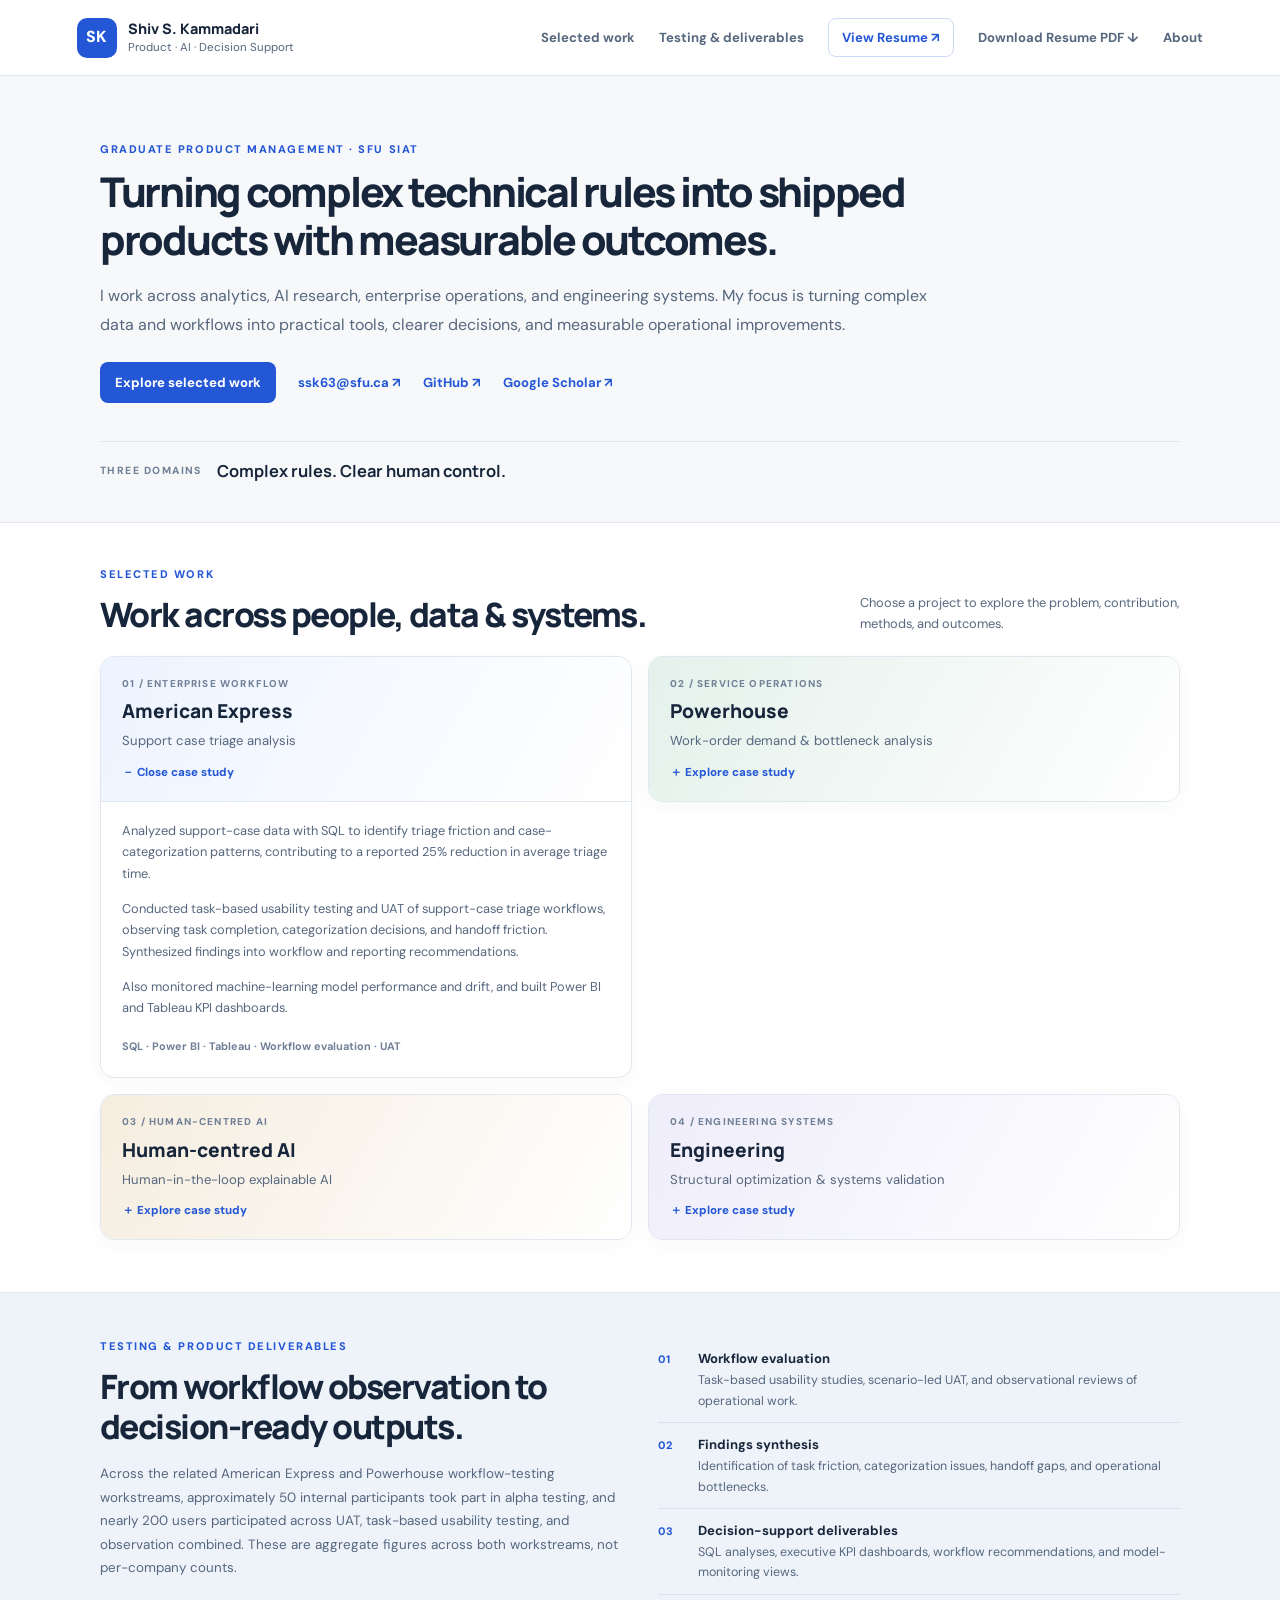
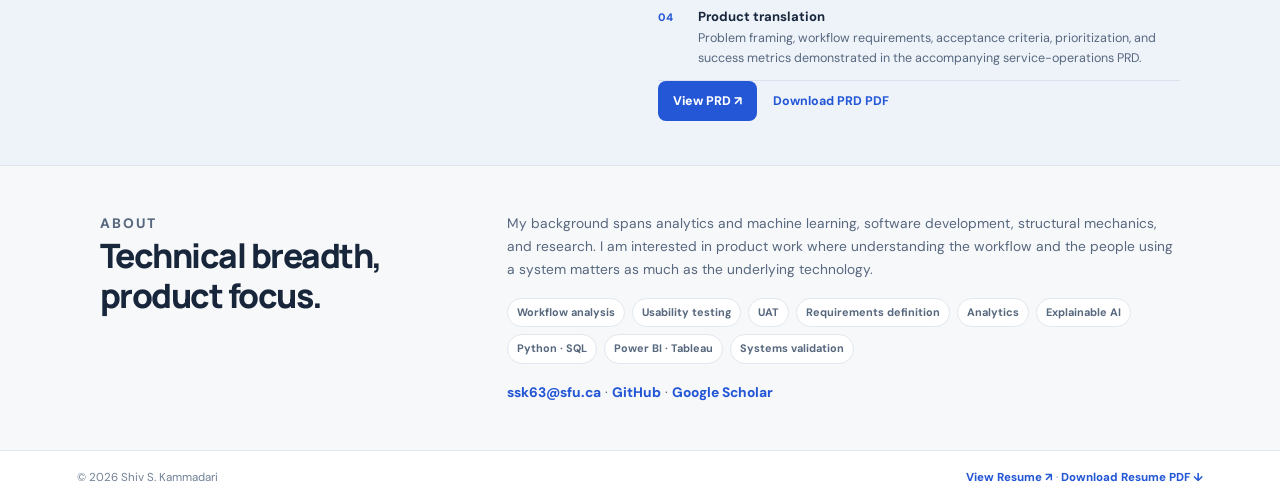
==== commit 156302e7: "Replace horizontal tabs with expandable project card grid; refine hero hierarchy" ====
--- a/index.html
+++ b/index.html
@@ -6,7 +6,25 @@
 <title>Shiv S. Kammadari | Product, Analytics & Decision Support</title>
 <link rel="preconnect" href="https://fonts.googleapis.com"><link rel="preconnect" href="https://fonts.gstatic.com" crossorigin>
 <link href="https://fonts.googleapis.com/css2?family=DM+Sans:wght@400;500;600;700&family=Manrope:wght@500;600;700;800&display=swap" rel="stylesheet"><link rel="stylesheet" href="style.css">
-</head><body>
+<style>
+.hero h1{font-size:clamp(1.9rem,3.2vw,2.65rem);max-width:820px;line-height:1.17}
+.work-grid{display:grid;grid-template-columns:repeat(2,minmax(0,1fr));gap:16px;margin-top:22px}
+.work-card{border:1px solid var(--line);border-radius:14px;background:#fff;overflow:hidden;align-self:start;box-shadow:0 5px 18px rgba(30,50,80,.035)}
+.work-card summary{list-style:none;cursor:pointer;padding:19px 21px;display:flex;flex-direction:column;gap:6px;min-height:132px;background:linear-gradient(120deg,#edf3ff,#fff)}
+.work-card:nth-child(2) summary{background:linear-gradient(120deg,#e4f1eb,#fff)}
+.work-card:nth-child(3) summary{background:linear-gradient(120deg,#f5eddf,#fff)}
+.work-card:nth-child(4) summary{background:linear-gradient(120deg,#eeedfa,#fff)}
+.work-card summary::-webkit-details-marker{display:none}
+.work-card summary:after{content:"＋ Explore case study";font-size:.72rem;font-weight:800;color:var(--blue);margin-top:5px}
+.work-card[open] summary:after{content:"－ Close case study"}
+.work-number{font-size:.62rem;letter-spacing:.12em;font-weight:800;color:var(--soft)}
+.work-card summary strong{font:800 1.2rem Manrope;color:var(--ink)}
+.work-card summary span:last-child{font-size:.82rem;color:var(--muted)}
+.work-detail{padding:5px 21px 19px;border-top:1px solid var(--line)}
+.work-detail p{font-size:.8rem;color:var(--muted);line-height:1.7}
+.work-detail small{font-size:.68rem;color:var(--soft);font-weight:700}
+@media(max-width:720px){.work-grid{grid-template-columns:1fr}.work-card summary{min-height:0}}
+</style></head><body>
 <header class="site-header">
 <a class="identity" href="#top"><span class="monogram">SK</span><span><strong>Shiv S. Kammadari</strong><small>Product · AI · Decision Support</small></span></a>
 <nav aria-label="Main navigation"><a href="#work">Selected work</a><a href="#practice">Testing & deliverables</a><a class="nav-button" href="resume.pdf" target="_blank" rel="noopener">View Resume ↗</a><a href="resume.pdf" download>Download Resume PDF ↓</a><a href="#about">About</a></nav>
@@ -21,27 +39,12 @@
 </section>
 <section class="work-section" id="work"><div class="wrap">
 <div class="section-heading"><div><p class="eyebrow">Selected work</p><h2>Work across people, data & systems.</h2></div><p class="section-note">Choose a project to explore the problem, contribution, methods, and outcomes.</p></div>
-<div class="tabs" role="tablist" aria-label="Selected projects">
-<button class="tab active" id="tab-amex" role="tab" aria-selected="true" aria-controls="panel-amex" data-panel="panel-amex">American Express</button>
-<button class="tab" id="tab-powerhouse" role="tab" aria-selected="false" aria-controls="panel-powerhouse" data-panel="panel-powerhouse">Powerhouse</button>
-<button class="tab" id="tab-ai" role="tab" aria-selected="false" aria-controls="panel-ai" data-panel="panel-ai">Human-centred AI</button>
-<button class="tab" id="tab-engineering" role="tab" aria-selected="false" aria-controls="panel-engineering" data-panel="panel-engineering">Engineering</button>
+<div class="work-grid">
+<details class="work-card" open><summary><span class="work-number">01 / ENTERPRISE WORKFLOW</span><strong>American Express</strong><span>Support case triage analysis</span></summary><div class="work-detail"><p>Analyzed support-case data with SQL to identify triage friction and case-categorization patterns, contributing to a reported 25% reduction in average triage time.</p><p>Conducted task-based usability testing and UAT of support-case triage workflows, observing task completion, categorization decisions, and handoff friction. Synthesized findings into workflow and reporting recommendations.</p><p>Also monitored machine-learning model performance and drift, and built Power BI and Tableau KPI dashboards.</p><small>SQL · Power BI · Tableau · Workflow evaluation · UAT</small></div></details>
+<details class="work-card"><summary><span class="work-number">02 / SERVICE OPERATIONS</span><strong>Powerhouse</strong><span>Work-order demand & bottleneck analysis</span></summary><div class="work-detail"><p>Analyzed historical work orders across 15+ U.S. states to identify bottlenecks and inform resource allocation; workflow analysis was associated with a reported 25% improvement in resource-allocation efficiency.</p><p>Conducted task-based usability studies, workflow-testing sessions, and observational reviews with operational users to assess work-order information and service-planning tasks. Synthesized friction points into workflow and reporting recommendations.</p><p>Improved reported forecast accuracy by 35% and reduced monthly reporting preparation time by 60%.</p><small>SQL · Excel · Forecasting · Usability studies · Observation</small></div></details>
+<details class="work-card"><summary><span class="work-number">03 / HUMAN-CENTRED AI</span><strong>Human-centred AI</strong><span>Human-in-the-loop explainable AI</span></summary><div class="work-detail"><p>Studied domain shift and transferability in deep-learning medical-image analysis using NIH ChestX-ray14. Adapted a ResNet-based approach into IMPACT-Net.</p><p>Integrated Grad-CAM heatmaps to inspect image regions influencing model predictions and explore how visual evidence can support human review.</p><p><a href="https://github.com/shivkammadari23/Image-Classification-Deep-Learning-Researchstudy.git" target="_blank" rel="noopener">View research code ↗</a></p><small>ResNet · Grad-CAM · Medical image analysis</small></div></details>
+<details class="work-card"><summary><span class="work-number">04 / ENGINEERING SYSTEMS</span><strong>Engineering</strong><span>Structural optimization & systems validation</span></summary><div class="work-detail"><p>Combined experimental vibration testing, modal analysis, and finite-element simulation to validate electrodynamic shaker behavior.</p><p>Earlier work developed a MATLAB genetic algorithm for structural weight optimization under engineering constraints.</p><p><a href="http://bth.diva-portal.org/smash/record.jsf?pid=diva2:1131591" target="_blank" rel="noopener">View thesis publication ↗</a></p><small>MATLAB · ANSYS · HyperWorks · FEA</small></div></details>
 </div>
-<div class="project-stage">
-<article class="project-panel active" id="panel-amex" role="tabpanel" aria-labelledby="tab-amex" tabindex="0">
-<div class="panel-label"><span>01 / ENTERPRISE WORKFLOW</span><span class="tag">American Express · Analytics</span></div>
-<div class="panel-grid"><div><h3>Support case triage analysis</h3><p class="lead">Understand where support-case handling slows down, and use evidence to make triage workflows clearer and more efficient.</p><h4>Work performed</h4><p>Analyzed support-case data with SQL to identify triage friction and case-categorization patterns. Conducted task-based usability testing and user acceptance testing (UAT) of support-case workflows, observing task completion, categorization decisions, and handoff friction. Synthesized observations into workflow and reporting recommendations.</p><p class="tools">SQL · Python · Power BI · Tableau</p></div><aside class="outcome-card"><span>REPORTED OUTCOME</span><strong>25%</strong><p>Reduction in average triage time</p><small>Workflow analysis and improvement work</small></aside></div></article>
-<article class="project-panel" id="panel-powerhouse" role="tabpanel" aria-labelledby="tab-powerhouse" tabindex="0" hidden>
-<div class="panel-label"><span>02 / SERVICE OPERATIONS</span><span class="tag">Powerhouse Services Inc.</span></div>
-<div class="panel-grid"><div><h3>Work-order demand & bottleneck analysis</h3><p class="lead">Use operational data and user workflow evaluation to expose service bottlenecks and improve resource-planning decisions.</p><h4>Work performed</h4><p>Analyzed work orders across 200+ enterprise client accounts and 15+ U.S. states. Conducted task-based usability studies, workflow-testing sessions, and observational reviews with operational users to assess work-order information and service-planning tasks. Consolidated friction points and demand patterns into workflow, reporting, and resource-allocation recommendations.</p><p class="tools">SQL · Excel · Time-series forecasting · Power BI</p></div><aside class="outcome-card"><span>REPORTED OUTCOMES</span><strong>35%</strong><p>Improvement in demand forecast accuracy</p><strong class="secondary-number">60%</strong><p>Reduction in monthly reporting preparation time</p></aside></div></article>
-<article class="project-panel" id="panel-ai" role="tabpanel" aria-labelledby="tab-ai" tabindex="0" hidden>
-<div class="panel-label"><span>03 / HUMAN-CENTRED AI</span><span class="tag">University of South Florida · Research</span></div>
-<div class="panel-grid"><div><h3>Human-in-the-loop explainable AI</h3><p class="lead">Investigate how model explanations can help domain experts inspect AI outputs while retaining decision authority.</p><h4>Research contribution</h4><p>Studied domain shift and transferability in deep-learning medical-image analysis using NIH ChestX-ray14. Adapted a ResNet-based approach into IMPACT-Net and integrated Grad-CAM visualizations to inspect image regions influencing model predictions.</p><p class="tools">Deep learning · ResNet · Grad-CAM · Medical image analysis</p><p><a href="https://github.com/shivkammadari23/Image-Classification-Deep-Learning-Researchstudy.git" target="_blank" rel="noopener">View research code ↗</a></p></div><aside class="outcome-card soft"><span>HUMAN OVERSIGHT PRINCIPLE</span><strong>Inspect</strong><p>Make evidence visible and model limitations discussable; keep the expert in control.</p><small>Research work — not a clinically deployed diagnostic product</small></aside></div></article>
-<article class="project-panel" id="panel-engineering" role="tabpanel" aria-labelledby="tab-engineering" tabindex="0" hidden>
-<div class="panel-label"><span>04 / ENGINEERING SYSTEMS</span><span class="tag">BTH · DRDL · JNTUH</span></div>
-<div class="panel-grid"><div><h3>Structural optimization & systems validation</h3><p class="lead">Translate engineering constraints into computational methods, then validate results against physical observations.</p><h4>Research contribution</h4><p>Combined experimental vibration testing, modal analysis, and finite-element simulation to validate electrodynamic shaker behavior. Earlier work developed a MATLAB genetic algorithm for structural weight optimization under engineering constraints.</p><p class="tools">MATLAB · ANSYS · HyperWorks · Finite-element analysis</p><p><a href="http://bth.diva-portal.org/smash/record.jsf?pid=diva2:1131591" target="_blank" rel="noopener">View thesis publication ↗</a></p></div><aside class="outcome-card soft"><span>VALIDATION APPROACH</span><strong>Model ↔ Test</strong><p>Check computational predictions against empirical observations and defined constraints.</p></aside></div></article>
-</div>
-<p class="tab-hint">Choose another project above to switch case studies. The page uses one normal scroll path, with no nested scroll panels.</p>
 </div></section>
 <section class="practice-section" id="practice"><div class="wrap practice-grid">
 <div><p class="eyebrow">Testing & product deliverables</p><h2>From workflow observation to decision-ready outputs.</h2><p class="practice-intro">Across the related American Express and Powerhouse workflow-testing workstreams, approximately 50 internal participants took part in alpha testing, and nearly 200 users participated across UAT, task-based usability testing, and observation combined. These are aggregate figures across both workstreams, not per-company counts.</p></div>
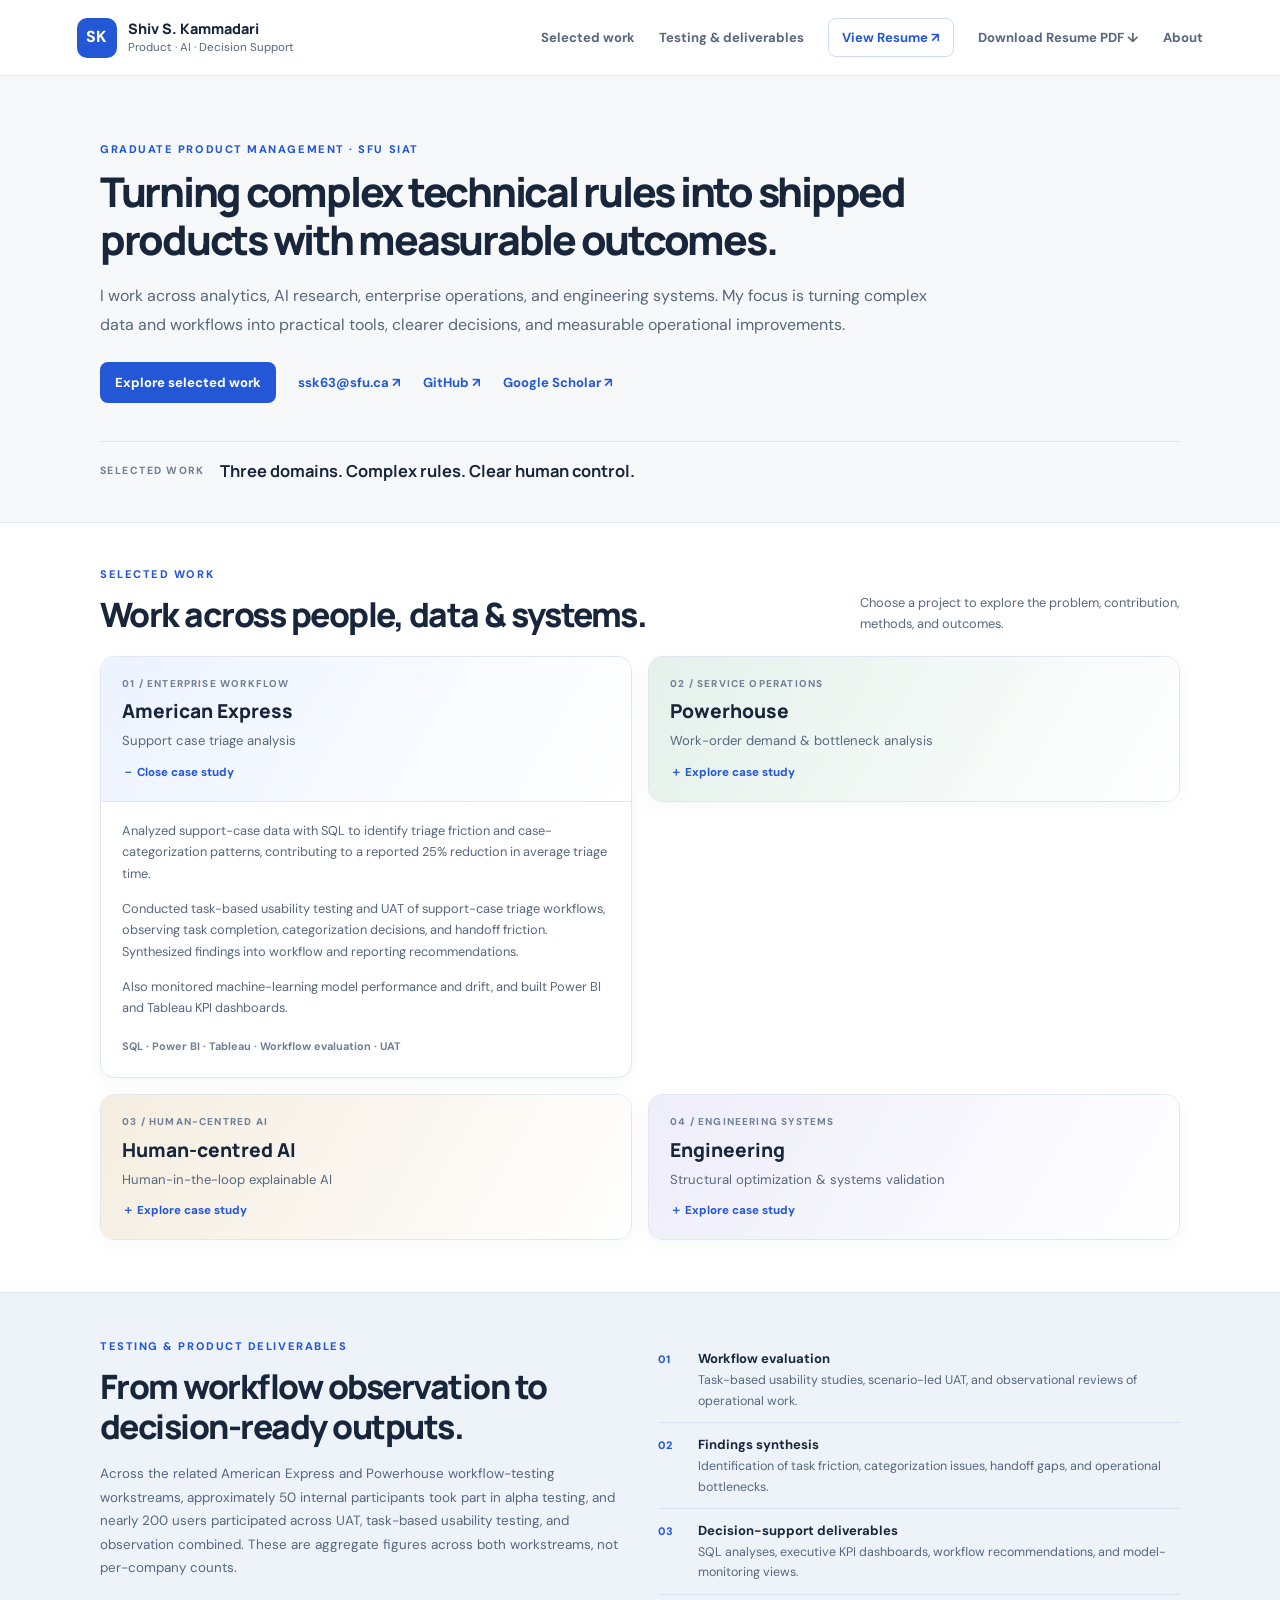
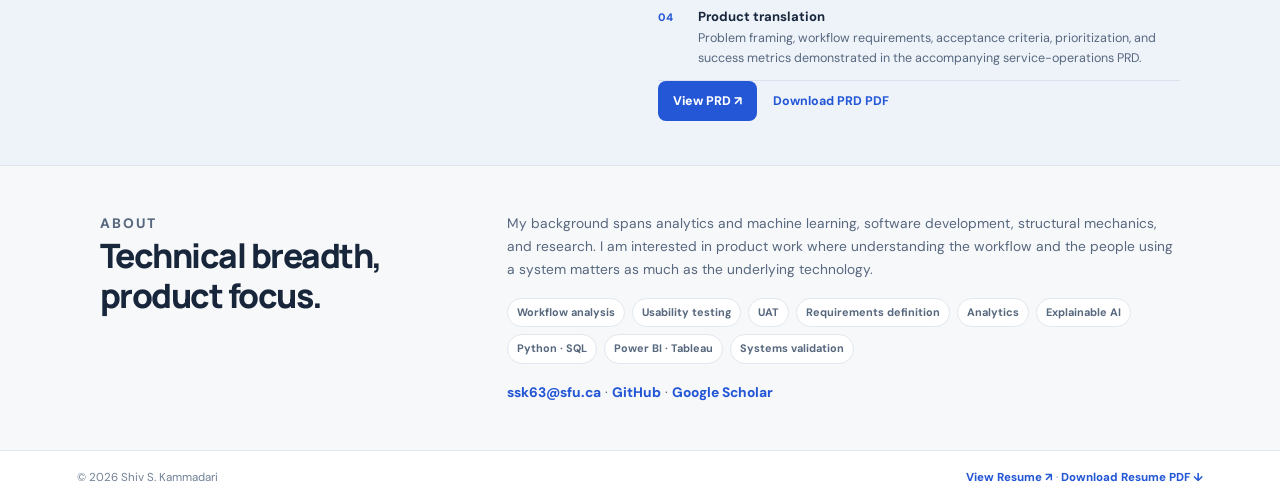
==== commit ad190674: "Refine selected work hero subheading" ====
--- a/index.html
+++ b/index.html
@@ -35,7 +35,7 @@
 <h1>Turning complex technical rules into shipped products with measurable outcomes.</h1>
 <p class="intro">I work across analytics, AI research, enterprise operations, and engineering systems. My focus is turning complex data and workflows into practical tools, clearer decisions, and measurable operational improvements.</p>
 <div class="hero-links"><a class="primary-button" href="#work">Explore selected work</a><a href="mailto:ssk63@sfu.ca">ssk63@sfu.ca ↗</a><a href="https://github.com/shivkammadari23" target="_blank" rel="noopener">GitHub ↗</a><a href="https://scholar.google.com/citations?hl=en&user=CRAJqL0AAAAJ" target="_blank" rel="noopener">Google Scholar ↗</a></div>
-<div class="hero-subline"><span>THREE DOMAINS</span><strong>Complex rules. Clear human control.</strong></div>
+<div class="hero-subline"><span>SELECTED WORK</span><strong>Three domains. Complex rules. Clear human control.</strong></div>
 </section>
 <section class="work-section" id="work"><div class="wrap">
 <div class="section-heading"><div><p class="eyebrow">Selected work</p><h2>Work across people, data & systems.</h2></div><p class="section-note">Choose a project to explore the problem, contribution, methods, and outcomes.</p></div>
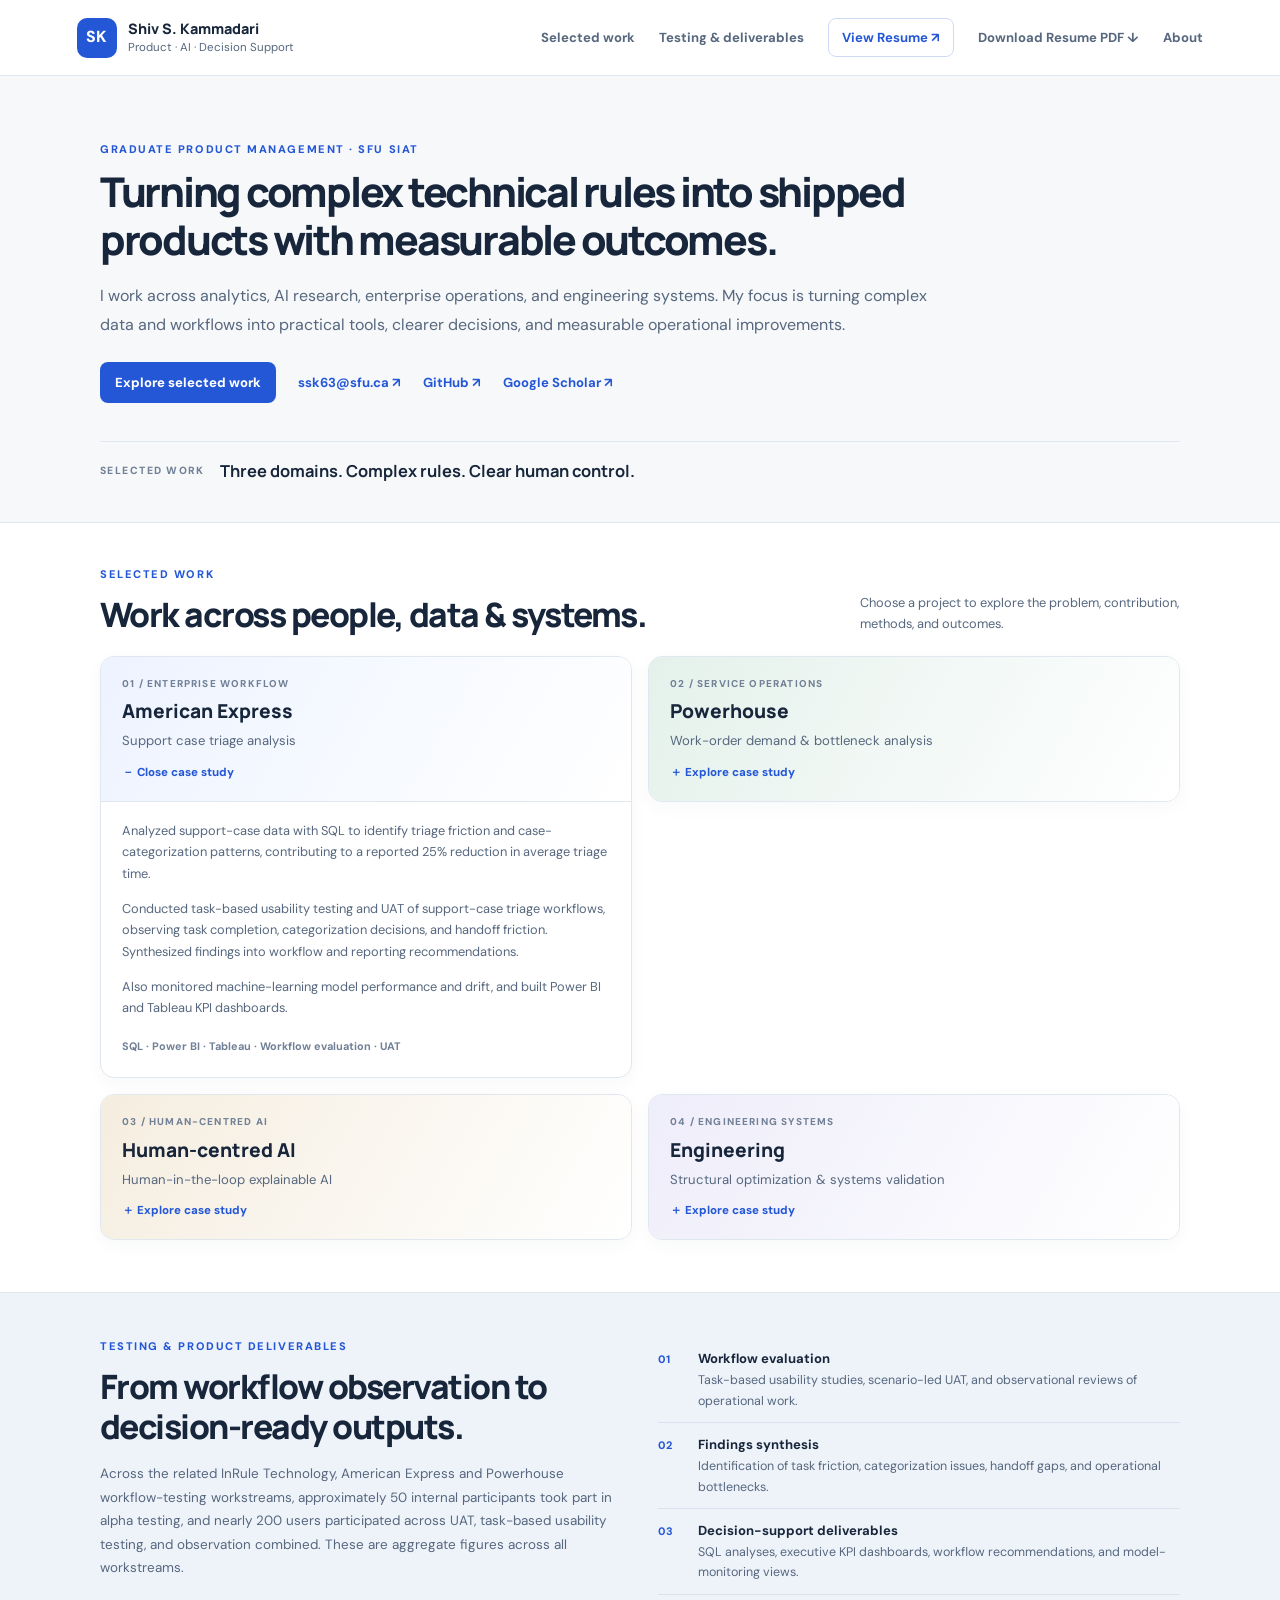
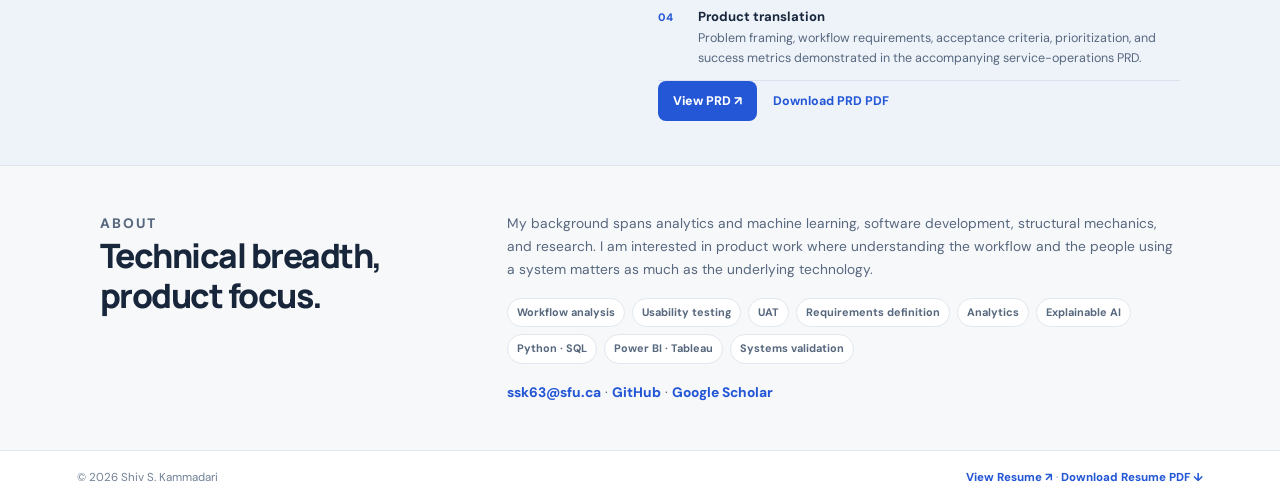
==== commit 4b8918aa: "Correct portfolio testing workstream attribution" ====
--- a/index.html
+++ b/index.html
@@ -47,7 +47,7 @@
 </div>
 </div></section>
 <section class="practice-section" id="practice"><div class="wrap practice-grid">
-<div><p class="eyebrow">Testing & product deliverables</p><h2>From workflow observation to decision-ready outputs.</h2><p class="practice-intro">Across the related American Express and Powerhouse workflow-testing workstreams, approximately 50 internal participants took part in alpha testing, and nearly 200 users participated across UAT, task-based usability testing, and observation combined. These are aggregate figures across both workstreams, not per-company counts.</p></div>
+<div><p class="eyebrow">Testing & product deliverables</p><h2>From workflow observation to decision-ready outputs.</h2><p class="practice-intro">Across the related InRule Technology, American Express and Powerhouse workflow-testing workstreams, approximately 50 internal participants took part in alpha testing, and nearly 200 users participated across UAT, task-based usability testing, and observation combined. These are aggregate figures across all workstreams.</p></div>
 <div class="deliverable-list"><div><span>01</span><p><strong>Workflow evaluation</strong><br>Task-based usability studies, scenario-led UAT, and observational reviews of operational work.</p></div><div><span>02</span><p><strong>Findings synthesis</strong><br>Identification of task friction, categorization issues, handoff gaps, and operational bottlenecks.</p></div><div><span>03</span><p><strong>Decision-support deliverables</strong><br>SQL analyses, executive KPI dashboards, workflow recommendations, and model-monitoring views.</p></div><div><span>04</span><p><strong>Product translation</strong><br>Problem framing, workflow requirements, acceptance criteria, prioritization, and success metrics demonstrated in the accompanying service-operations PRD.</p></div>
 <p class="pdf-links"><a class="primary-button" href="service-ops-prd.pdf" target="_blank" rel="noopener">View PRD ↗</a><a href="service-ops-prd.pdf" download>Download PRD PDF</a></p></div>
 </div></section>
